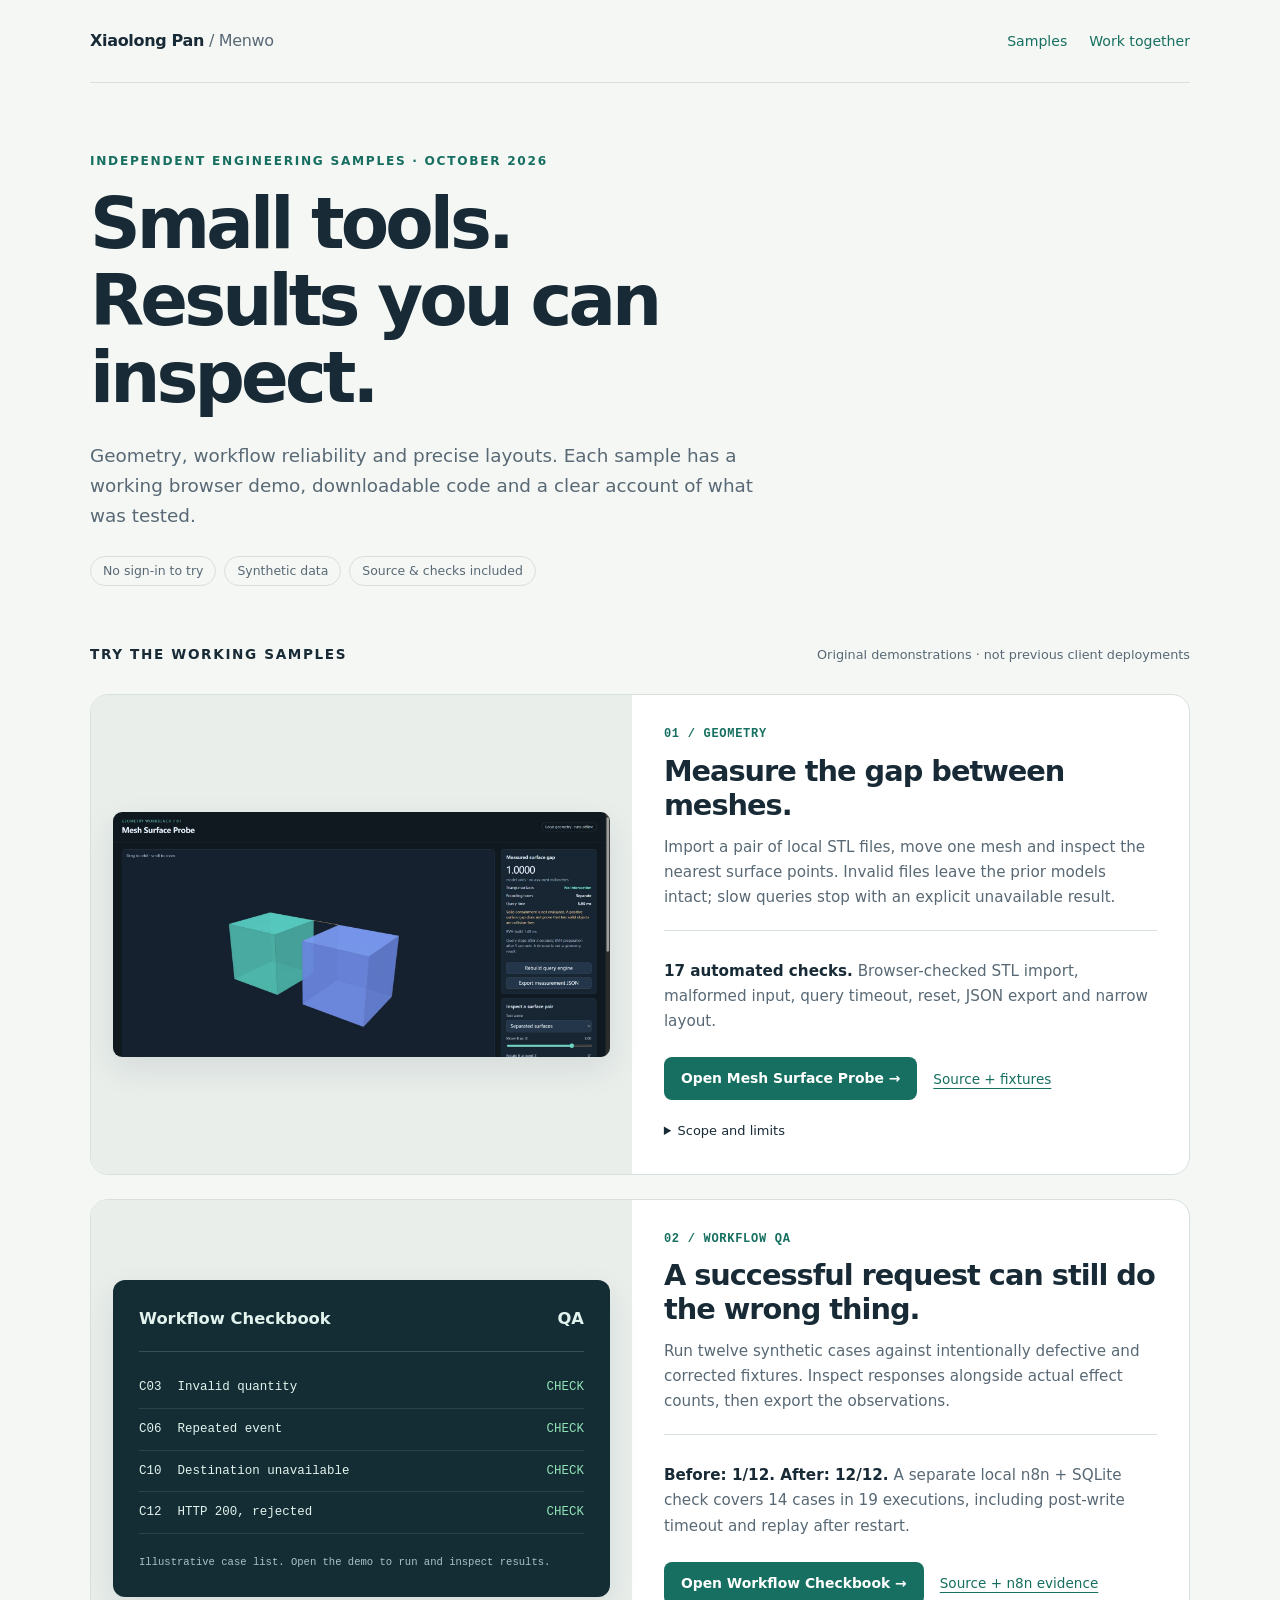
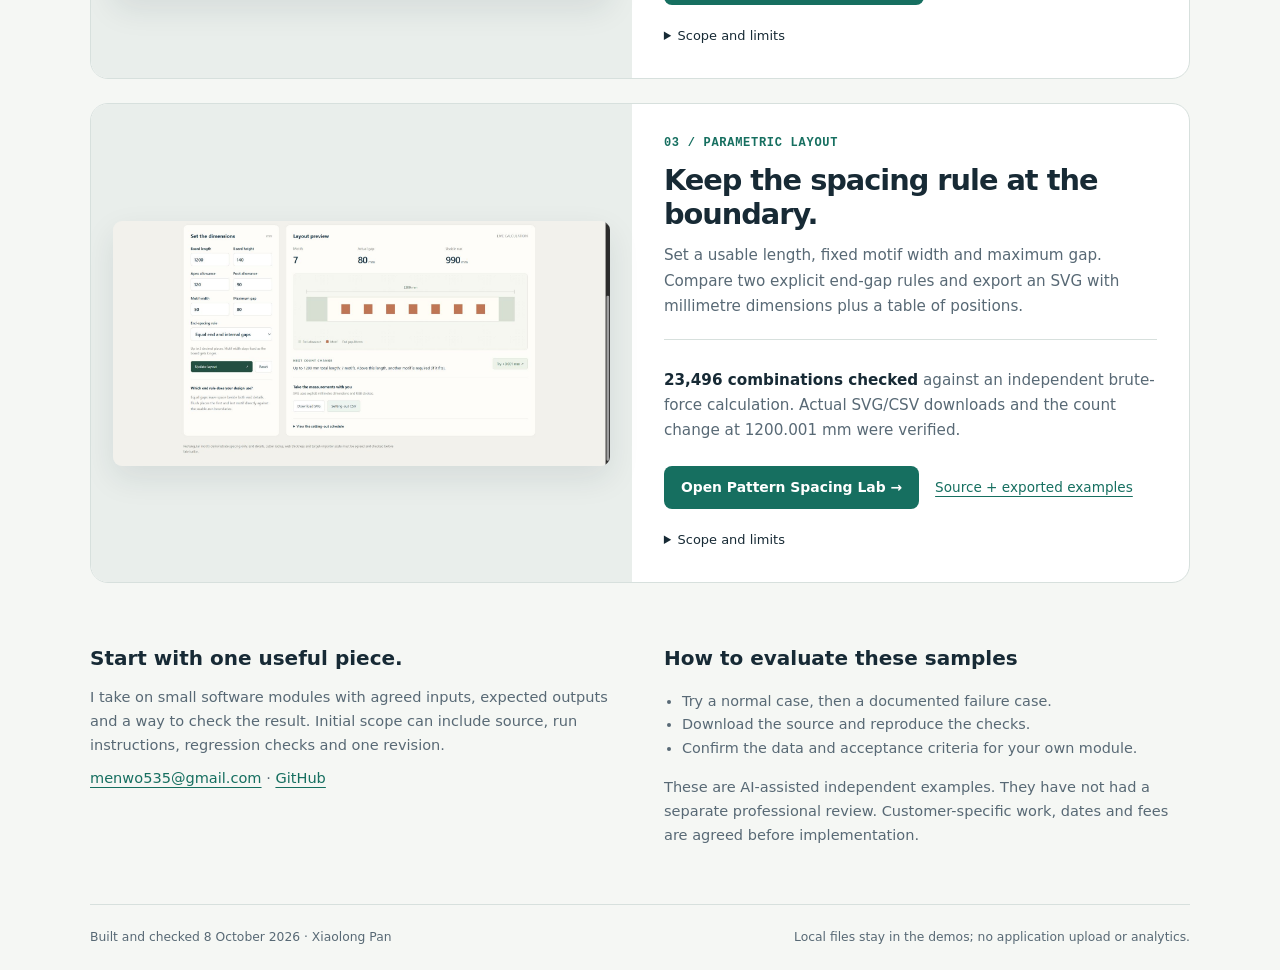
==== engineering.html @ c5296a3f "Add inspectable geometry and workflow engineering samples Publish three independent browser demos wi" ====
<!doctype html>
<html lang="en" translate="no">
<head>
<meta charset="utf-8"><meta name="viewport" content="width=device-width,initial-scale=1">
<meta name="google" content="notranslate">
<meta name="description" content="Working geometry, workflow QA and parametric-layout samples by Xiaolong Pan. Try the demos and inspect reproducible source.">
<title>Engineering samples · Xiaolong Pan</title>
<style>
:root{color-scheme:light;--ink:#172a35;--muted:#586975;--line:#d7e0dd;--paper:#f5f7f4;--accent:#166f60}*{box-sizing:border-box}body{margin:0;background:var(--paper);color:var(--ink);font:16px/1.65 system-ui,-apple-system,Segoe UI,sans-serif}a{color:var(--accent);text-underline-offset:4px}a:hover{text-decoration-thickness:2px}a:focus-visible,summary:focus-visible{outline:3px solid #db7a33;outline-offset:5px}.wrap{width:min(1100px,calc(100% - 48px));margin:auto}header{display:flex;align-items:center;justify-content:space-between;gap:20px;padding:28px 0;border-bottom:1px solid var(--line)}header .name{font-weight:750;letter-spacing:-.02em}nav{display:flex;gap:22px}nav a{text-decoration:none;font-size:.88rem}.eyebrow{font-size:.76rem;letter-spacing:.14em;text-transform:uppercase;color:var(--accent);font-weight:750}.hero{padding:68px 0 45px;max-width:820px}h1{font-size:clamp(2.5rem,5.7vw,4.4rem);line-height:1.09;letter-spacing:-.055em;margin:15px 0 24px;font-weight:750}.intro{max-width:700px;font-size:1.15rem;color:var(--muted)}.chips{display:flex;gap:8px;flex-wrap:wrap;margin-top:24px}.chip{border:1px solid var(--line);border-radius:30px;padding:4px 12px;font-size:.78rem;color:var(--muted)}section{scroll-margin-top:20px}.section-title{display:flex;justify-content:space-between;gap:20px;align-items:baseline;margin:0 0 18px}.section-title h2{font-size:.85rem;text-transform:uppercase;letter-spacing:.12em}.section-title span{color:var(--muted);font-size:.8rem}.card{display:grid;grid-template-columns:1fr 1.03fr;margin-bottom:24px;overflow:hidden;border:1px solid var(--line);border-radius:18px;background:#fff}.visual{background:#e9eeeb;display:flex;align-items:center;justify-content:center;min-width:0;padding:22px}.visual img{display:block;width:100%;height:auto;border-radius:9px;box-shadow:0 12px 32px #172a3518}.content{padding:32px;min-width:0}.number{color:var(--accent);font:700 .75rem/1.3 ui-monospace,monospace;letter-spacing:.06em}h3{font-size:1.8rem;letter-spacing:-.035em;line-height:1.18;margin:12px 0}.content p{margin:12px 0;color:var(--muted);font-size:.95rem}.proof{border-top:1px solid var(--line);margin-top:20px;padding-top:16px}.proof strong{color:var(--ink);font-weight:700}.actions{display:flex;gap:16px;align-items:center;flex-wrap:wrap;margin-top:23px}.primary{background:var(--accent);color:white;text-decoration:none;padding:10px 17px;border-radius:8px;font-size:.87rem;font-weight:650}.secondary{font-size:.85rem}details{font-size:.81rem;color:var(--muted);margin-top:20px}summary{cursor:pointer;color:var(--ink)}details p{font-size:.82rem!important}.qa-view{width:100%;background:#142d35;border-radius:12px;color:#e2f3ed;padding:26px;font-family:ui-monospace,monospace;font-size:.78rem;box-shadow:0 12px 32px #172a3518}.qa-view .bar{display:flex;justify-content:space-between;border-bottom:1px solid #36505a;padding-bottom:18px;margin-bottom:15px;font-family:system-ui;font-size:1.02rem;font-weight:650}.qa-view .row{display:flex;gap:16px;padding:10px 0;border-bottom:1px solid #29434c}.qa-view .pass{color:#90e1b4;margin-left:auto}.qa-view small{display:block;color:#abc1c6;padding-top:20px;font-size:.66rem}.footer-grid{display:grid;grid-template-columns:1fr 1fr;gap:48px;padding:35px 0 48px}.footer-grid h2{font-size:1.25rem;margin:0 0 10px}.footer-grid p{font-size:.91rem;color:var(--muted);margin:9px 0}.footer-grid ul{padding-left:18px;font-size:.9rem;color:var(--muted)}footer{padding:22px 0;border-top:1px solid var(--line);font-size:.77rem;color:var(--muted);display:flex;justify-content:space-between;gap:20px}code{font-family:ui-monospace,monospace;font-size:.86em}@media(max-width:760px){.wrap{width:calc(100% - 30px)}header{align-items:flex-start;padding:22px 0}nav{gap:14px}.hero{padding:42px 0 25px}.intro{font-size:1rem}.card{grid-template-columns:1fr}.visual{padding:16px}.content{padding:24px}.footer-grid{grid-template-columns:1fr;gap:24px}.section-title{display:block}.section-title span{display:block;margin-top:-12px;margin-bottom:18px}footer{display:block}.qa-view{padding:20px;font-size:.67rem}.qa-view .row{gap:8px}.qa-view .bar{font-size:.9rem}h3{font-size:1.6rem}nav a{font-size:.8rem}}
</style>
</head>
<body>
<div class="wrap">
<header><div class="name">Xiaolong Pan<span style="font-weight:400;color:var(--muted)"> / Menwo</span></div><nav aria-label="Main"><a href="#samples">Samples</a><a href="#work">Work together</a></nav></header>
<main>
<section class="hero"><div class="eyebrow">Independent engineering samples · October 2026</div><h1>Small tools.<br>Results you can inspect.</h1><p class="intro">Geometry, workflow reliability and precise layouts. Each sample has a working browser demo, downloadable code and a clear account of what was tested.</p><div class="chips"><span class="chip">No sign-in to try</span><span class="chip">Synthetic data</span><span class="chip">Source & checks included</span></div></section>
<section id="samples" aria-labelledby="sample-title"><div class="section-title"><h2 id="sample-title">Try the working samples</h2><span>Original demonstrations · not previous client deployments</span></div>
<article class="card"><div class="visual"><img src="mesh-preview.jpg" width="1707" height="937" alt="Mesh Surface Probe browser view showing two test meshes and surface measurement controls"></div><div class="content"><div class="number">01 / GEOMETRY</div><h3>Measure the gap between meshes.</h3><p>Import a pair of local STL files, move one mesh and inspect the nearest surface points. Invalid files leave the prior models intact; slow queries stop with an explicit unavailable result.</p><div class="proof"><p><strong>17 automated checks.</strong> Browser-checked STL import, malformed input, query timeout, reset, JSON export and narrow layout.</p></div><div class="actions"><a class="primary" href="mesh-surface-probe.html">Open Mesh Surface Probe →</a><a class="secondary" href="mesh-surface-probe-source.zip" download>Source + fixtures</a></div><details><summary>Scope and limits</summary><p>Rigid transforms; generated boxes and spheres only. Surface intersection does not detect solid containment. No registration, clinical or manufacturing validation. 6 MiB and 20,000 triangles per file are resource limits, not performance guarantees. Queries use Three.js and three-mesh-bvh; <a href="THIRD-PARTY-LICENSES.txt">third-party notices</a>.</p></details></div></article>
<article class="card"><div class="visual"><div class="qa-view" aria-label="Illustrative overview of the workflow checks; open the demo to run actual results"><div class="bar"><span>Workflow Checkbook</span><span>QA</span></div><div class="row"><span>C03</span><span>Invalid quantity</span><span class="pass">CHECK</span></div><div class="row"><span>C06</span><span>Repeated event</span><span class="pass">CHECK</span></div><div class="row"><span>C10</span><span>Destination unavailable</span><span class="pass">CHECK</span></div><div class="row"><span>C12</span><span>HTTP 200, rejected</span><span class="pass">CHECK</span></div><small>Illustrative case list. Open the demo to run and inspect results.</small></div></div><div class="content"><div class="number">02 / WORKFLOW QA</div><h3>A successful request can still do the wrong thing.</h3><p>Run twelve synthetic cases against intentionally defective and corrected fixtures. Inspect responses alongside actual effect counts, then export the observations.</p><div class="proof"><p><strong>Before: 1/12. After: 12/12.</strong> A separate local n8n + SQLite check covers 14 cases in 19 executions, including post-write timeout and replay after restart.</p></div><div class="actions"><a class="primary" href="workflow-checkbook.html">Open Workflow Checkbook →</a><a class="secondary" href="workflow-checkbook-source.zip" download>Source + n8n evidence</a></div><details><summary>Scope and limits</summary><p>The browser runs an in-memory JavaScript fixture, not n8n or a customer service. The downloadable n8n evidence is a separate loopback test. It does not establish production readiness or exactly-once effects in outside services. No voice/LLM evaluation.</p></details></div></article>
<article class="card"><div class="visual"><img src="spacing-preview.jpg" width="1707" height="937" loading="lazy" alt="Pattern Spacing Lab browser view with end allowances, maximum gap and repeat-pattern preview"></div><div class="content"><div class="number">03 / PARAMETRIC LAYOUT</div><h3>Keep the spacing rule at the boundary.</h3><p>Set a usable length, fixed motif width and maximum gap. Compare two explicit end-gap rules and export an SVG with millimetre dimensions plus a table of positions.</p><div class="proof"><p><strong>23,496 combinations checked</strong> against an independent brute-force calculation. Actual SVG/CSV downloads and the count change at 1200.001 mm were verified.</p></div><div class="actions"><a class="primary" href="spacing-lab.html">Open Pattern Spacing Lab →</a><a class="secondary" href="spacing-lab-source.zip" download>Source + exported examples</a></div><details><summary>Scope and limits</summary><p>Rectangular synthetic motifs only. Exact integer micrometres determine the count; exported positions are rounded to six decimal millimetres. No DXF, decorative library, physical cutting or customer-equipment validation.</p></details></div></article>
</section>
<section class="footer-grid" id="work"><div><h2>Start with one useful piece.</h2><p>I take on small software modules with agreed inputs, expected outputs and a way to check the result. Initial scope can include source, run instructions, regression checks and one revision.</p><p><a href="mailto:menwo535@gmail.com">menwo535@gmail.com</a> · <a href="https://github.com/menwo535-jpg">GitHub</a></p></div><div><h2>How to evaluate these samples</h2><ul><li>Try a normal case, then a documented failure case.</li><li>Download the source and reproduce the checks.</li><li>Confirm the data and acceptance criteria for your own module.</li></ul><p>These are AI-assisted independent examples. They have not had a separate professional review. Customer-specific work, dates and fees are agreed before implementation.</p></div></section>
</main><footer><span>Built and checked 8 October 2026 · Xiaolong Pan</span><span>Local files stay in the demos; no application upload or analytics.</span></footer>
</div>
</body></html>
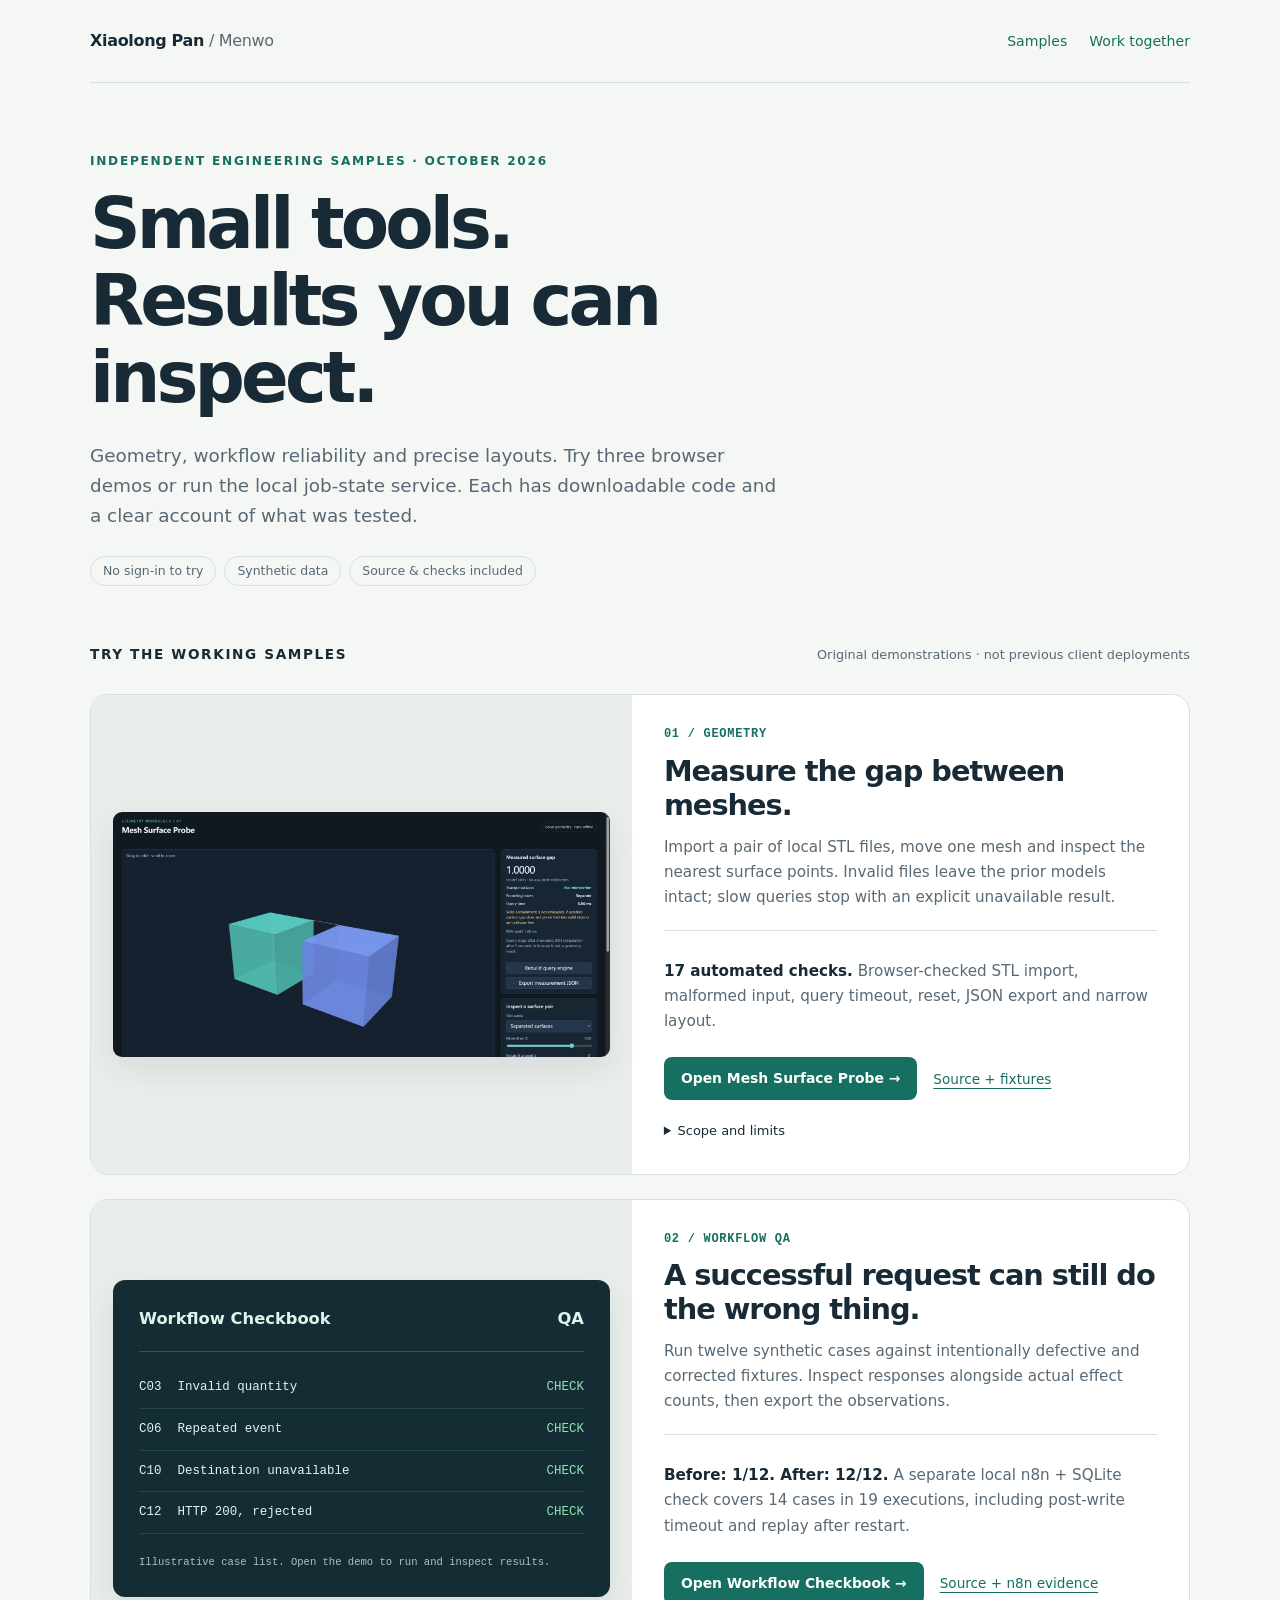
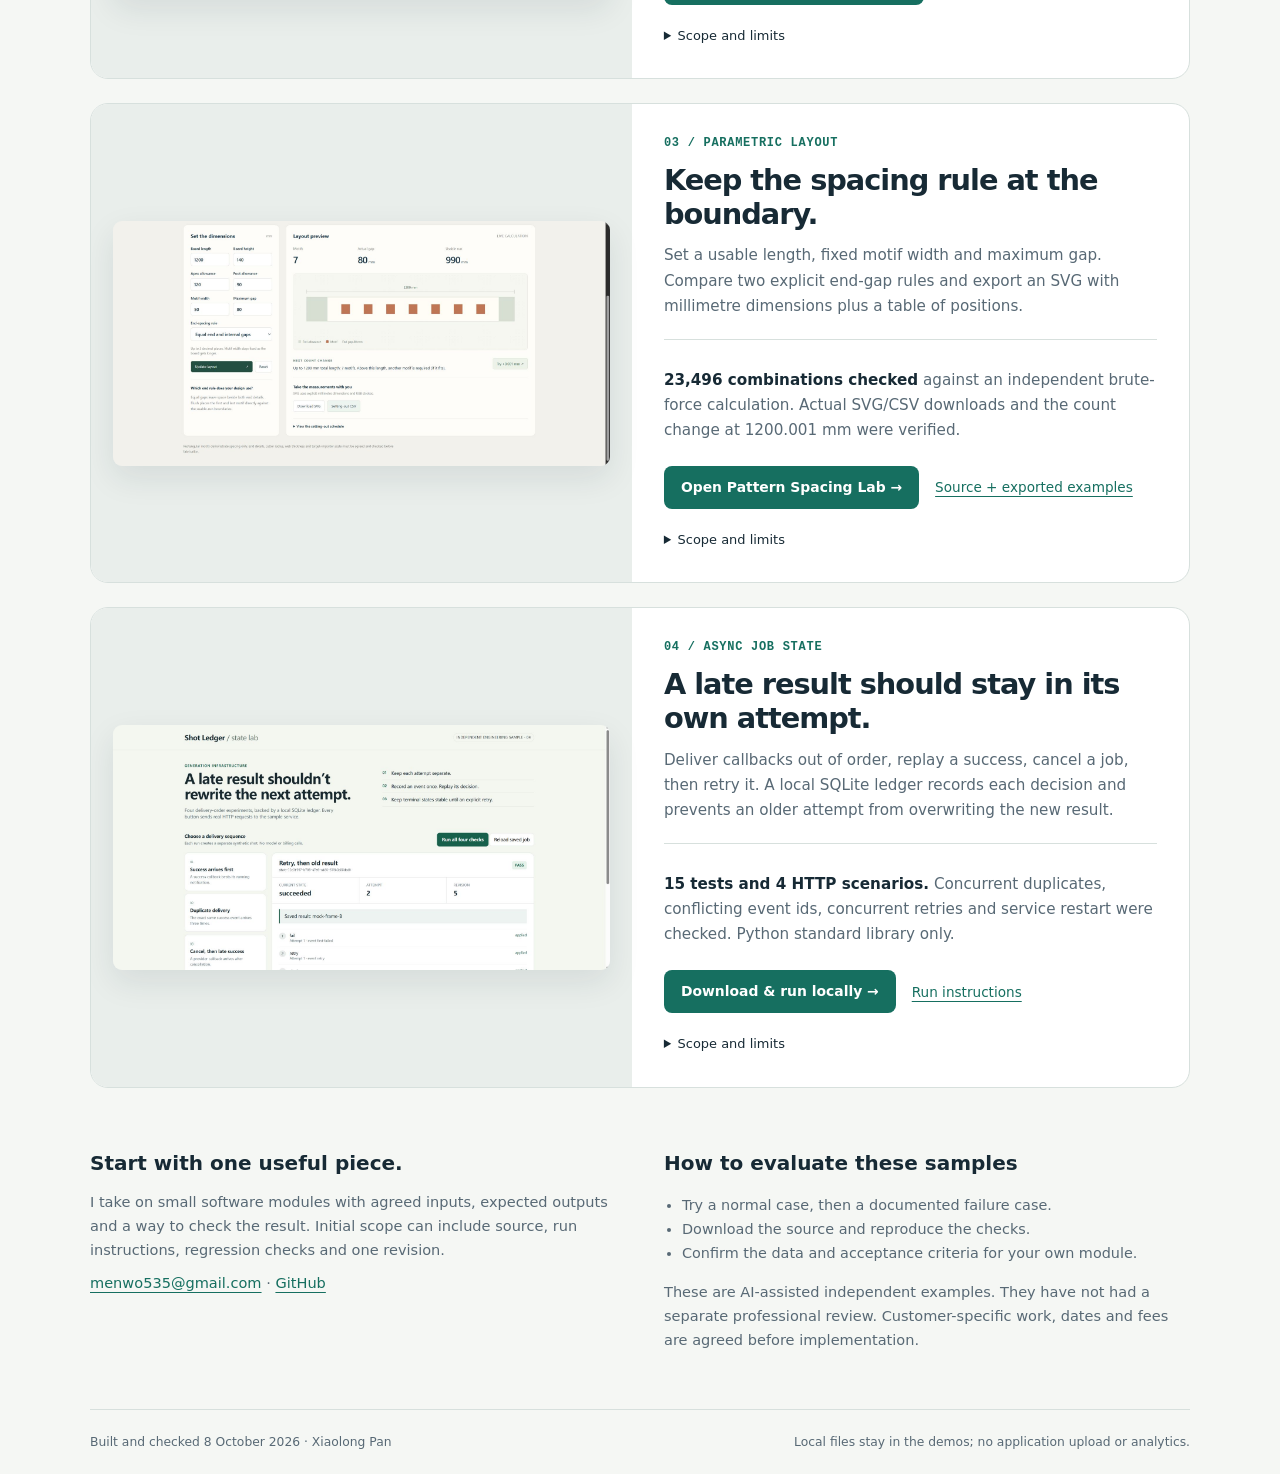
==== commit f307d854: "Add local SQLite job-state sample with replay and retry checks" ====
--- a/engineering.html
+++ b/engineering.html
@@ -13,11 +13,12 @@
 <div class="wrap">
 <header><div class="name">Xiaolong Pan<span style="font-weight:400;color:var(--muted)"> / Menwo</span></div><nav aria-label="Main"><a href="#samples">Samples</a><a href="#work">Work together</a></nav></header>
 <main>
-<section class="hero"><div class="eyebrow">Independent engineering samples · October 2026</div><h1>Small tools.<br>Results you can inspect.</h1><p class="intro">Geometry, workflow reliability and precise layouts. Each sample has a working browser demo, downloadable code and a clear account of what was tested.</p><div class="chips"><span class="chip">No sign-in to try</span><span class="chip">Synthetic data</span><span class="chip">Source & checks included</span></div></section>
+<section class="hero"><div class="eyebrow">Independent engineering samples · October 2026</div><h1>Small tools.<br>Results you can inspect.</h1><p class="intro">Geometry, workflow reliability and precise layouts. Try three browser demos or run the local job-state service. Each has downloadable code and a clear account of what was tested.</p><div class="chips"><span class="chip">No sign-in to try</span><span class="chip">Synthetic data</span><span class="chip">Source & checks included</span></div></section>
 <section id="samples" aria-labelledby="sample-title"><div class="section-title"><h2 id="sample-title">Try the working samples</h2><span>Original demonstrations · not previous client deployments</span></div>
 <article class="card"><div class="visual"><img src="mesh-preview.jpg" width="1707" height="937" alt="Mesh Surface Probe browser view showing two test meshes and surface measurement controls"></div><div class="content"><div class="number">01 / GEOMETRY</div><h3>Measure the gap between meshes.</h3><p>Import a pair of local STL files, move one mesh and inspect the nearest surface points. Invalid files leave the prior models intact; slow queries stop with an explicit unavailable result.</p><div class="proof"><p><strong>17 automated checks.</strong> Browser-checked STL import, malformed input, query timeout, reset, JSON export and narrow layout.</p></div><div class="actions"><a class="primary" href="mesh-surface-probe.html">Open Mesh Surface Probe →</a><a class="secondary" href="mesh-surface-probe-source.zip" download>Source + fixtures</a></div><details><summary>Scope and limits</summary><p>Rigid transforms; generated boxes and spheres only. Surface intersection does not detect solid containment. No registration, clinical or manufacturing validation. 6 MiB and 20,000 triangles per file are resource limits, not performance guarantees. Queries use Three.js and three-mesh-bvh; <a href="THIRD-PARTY-LICENSES.txt">third-party notices</a>.</p></details></div></article>
 <article class="card"><div class="visual"><div class="qa-view" aria-label="Illustrative overview of the workflow checks; open the demo to run actual results"><div class="bar"><span>Workflow Checkbook</span><span>QA</span></div><div class="row"><span>C03</span><span>Invalid quantity</span><span class="pass">CHECK</span></div><div class="row"><span>C06</span><span>Repeated event</span><span class="pass">CHECK</span></div><div class="row"><span>C10</span><span>Destination unavailable</span><span class="pass">CHECK</span></div><div class="row"><span>C12</span><span>HTTP 200, rejected</span><span class="pass">CHECK</span></div><small>Illustrative case list. Open the demo to run and inspect results.</small></div></div><div class="content"><div class="number">02 / WORKFLOW QA</div><h3>A successful request can still do the wrong thing.</h3><p>Run twelve synthetic cases against intentionally defective and corrected fixtures. Inspect responses alongside actual effect counts, then export the observations.</p><div class="proof"><p><strong>Before: 1/12. After: 12/12.</strong> A separate local n8n + SQLite check covers 14 cases in 19 executions, including post-write timeout and replay after restart.</p></div><div class="actions"><a class="primary" href="workflow-checkbook.html">Open Workflow Checkbook →</a><a class="secondary" href="workflow-checkbook-source.zip" download>Source + n8n evidence</a></div><details><summary>Scope and limits</summary><p>The browser runs an in-memory JavaScript fixture, not n8n or a customer service. The downloadable n8n evidence is a separate loopback test. It does not establish production readiness or exactly-once effects in outside services. No voice/LLM evaluation.</p></details></div></article>
 <article class="card"><div class="visual"><img src="spacing-preview.jpg" width="1707" height="937" loading="lazy" alt="Pattern Spacing Lab browser view with end allowances, maximum gap and repeat-pattern preview"></div><div class="content"><div class="number">03 / PARAMETRIC LAYOUT</div><h3>Keep the spacing rule at the boundary.</h3><p>Set a usable length, fixed motif width and maximum gap. Compare two explicit end-gap rules and export an SVG with millimetre dimensions plus a table of positions.</p><div class="proof"><p><strong>23,496 combinations checked</strong> against an independent brute-force calculation. Actual SVG/CSV downloads and the count change at 1200.001 mm were verified.</p></div><div class="actions"><a class="primary" href="spacing-lab.html">Open Pattern Spacing Lab →</a><a class="secondary" href="spacing-lab-source.zip" download>Source + exported examples</a></div><details><summary>Scope and limits</summary><p>Rectangular synthetic motifs only. Exact integer micrometres determine the count; exported positions are rounded to six decimal millimetres. No DXF, decorative library, physical cutting or customer-equipment validation.</p></details></div></article>
+<article class="card"><div class="visual"><img src="shot-ledger-preview.jpg" width="1707" height="937" loading="lazy" alt="Shot Ledger local HTTP demo showing a successful second attempt and a rejected stale result"></div><div class="content"><div class="number">04 / ASYNC JOB STATE</div><h3>A late result should stay in its own attempt.</h3><p>Deliver callbacks out of order, replay a success, cancel a job, then retry it. A local SQLite ledger records each decision and prevents an older attempt from overwriting the new result.</p><div class="proof"><p><strong>15 tests and 4 HTTP scenarios.</strong> Concurrent duplicates, conflicting event ids, concurrent retries and service restart were checked. Python standard library only.</p></div><div class="actions"><a class="primary" href="shot-ledger-source.zip" download>Download & run locally →</a><a class="secondary" href="shot-ledger-readme.txt">Run instructions</a></div><details><summary>Scope and limits</summary><p>This sample needs its local Python service; the image is a captured demonstration, not a hosted backend. No model, media, provider or billing calls. A cancelled ledger entry does not cancel a provider operation. No production queue or distributed exactly-once claim.</p></details></div></article>
 </section>
 <section class="footer-grid" id="work"><div><h2>Start with one useful piece.</h2><p>I take on small software modules with agreed inputs, expected outputs and a way to check the result. Initial scope can include source, run instructions, regression checks and one revision.</p><p><a href="mailto:menwo535@gmail.com">menwo535@gmail.com</a> · <a href="https://github.com/menwo535-jpg">GitHub</a></p></div><div><h2>How to evaluate these samples</h2><ul><li>Try a normal case, then a documented failure case.</li><li>Download the source and reproduce the checks.</li><li>Confirm the data and acceptance criteria for your own module.</li></ul><p>These are AI-assisted independent examples. They have not had a separate professional review. Customer-specific work, dates and fees are agreed before implementation.</p></div></section>
 </main><footer><span>Built and checked 8 October 2026 · Xiaolong Pan</span><span>Local files stay in the demos; no application upload or analytics.</span></footer>
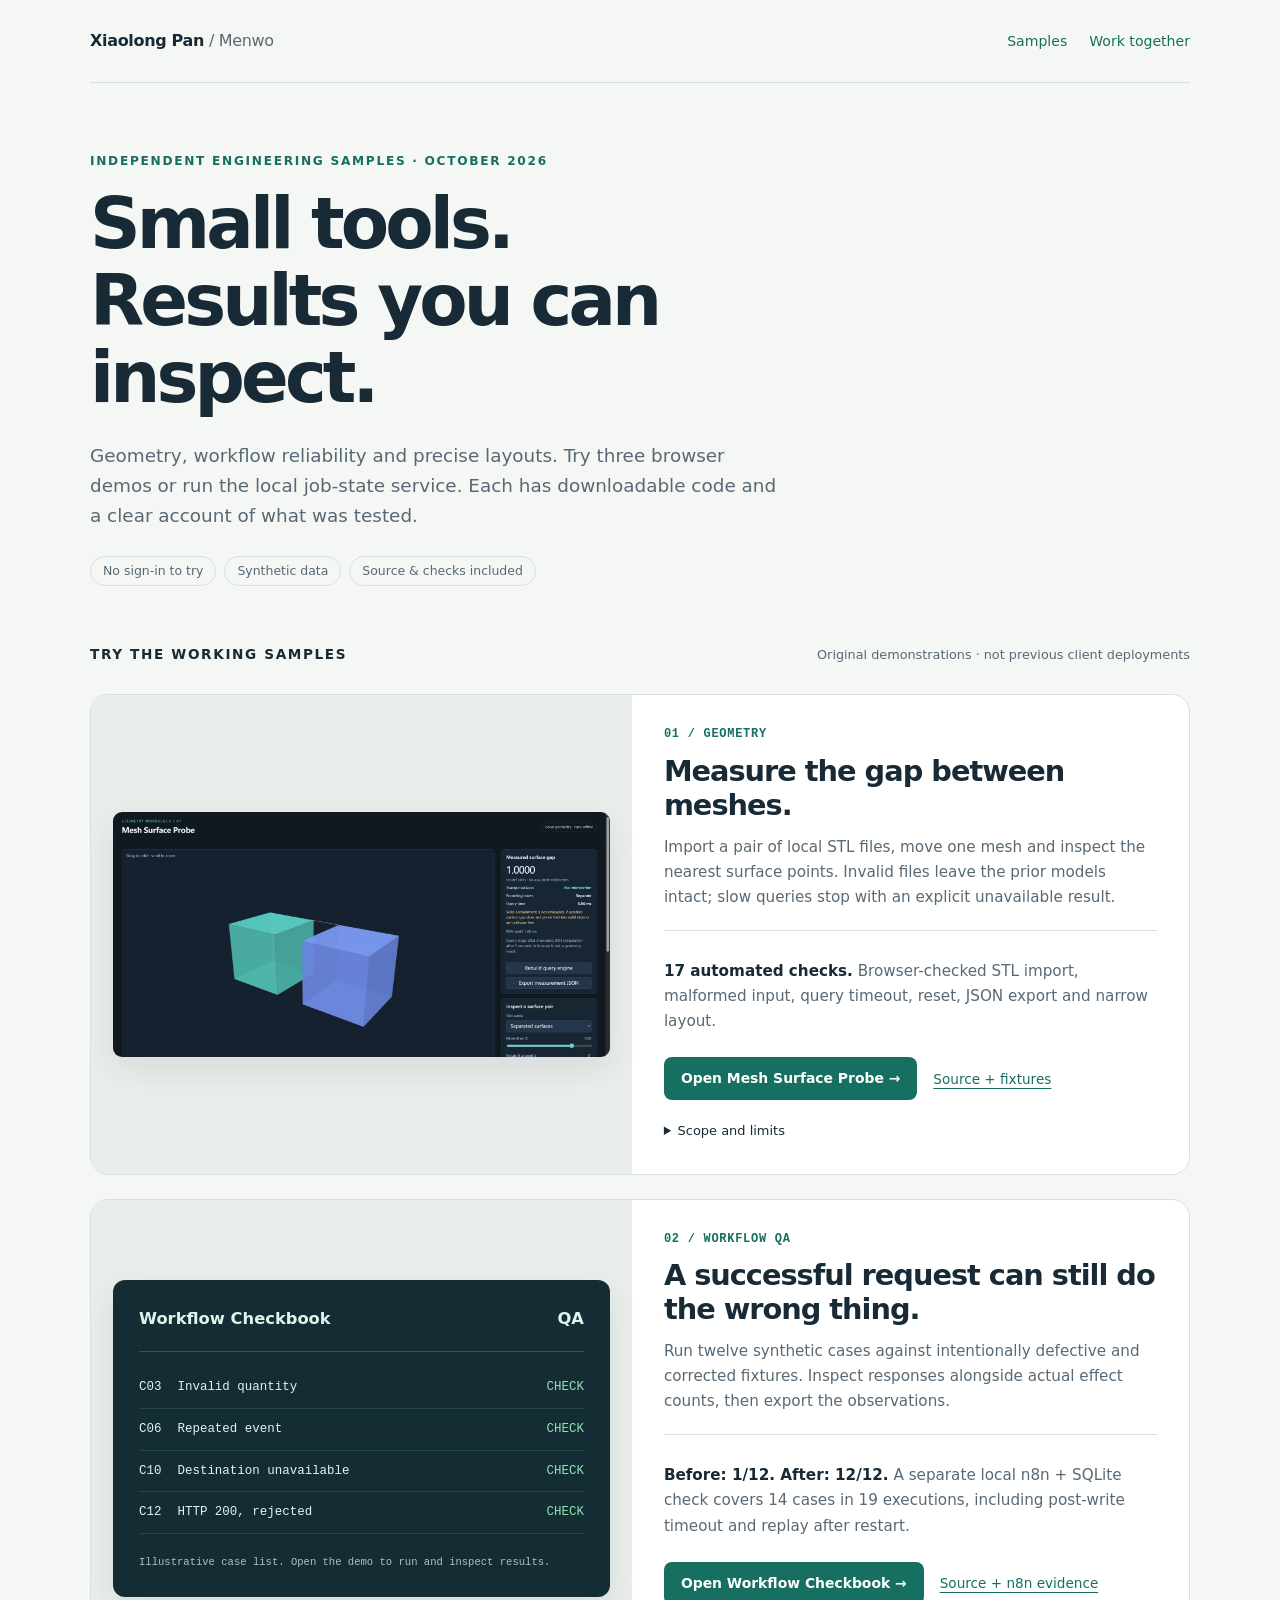
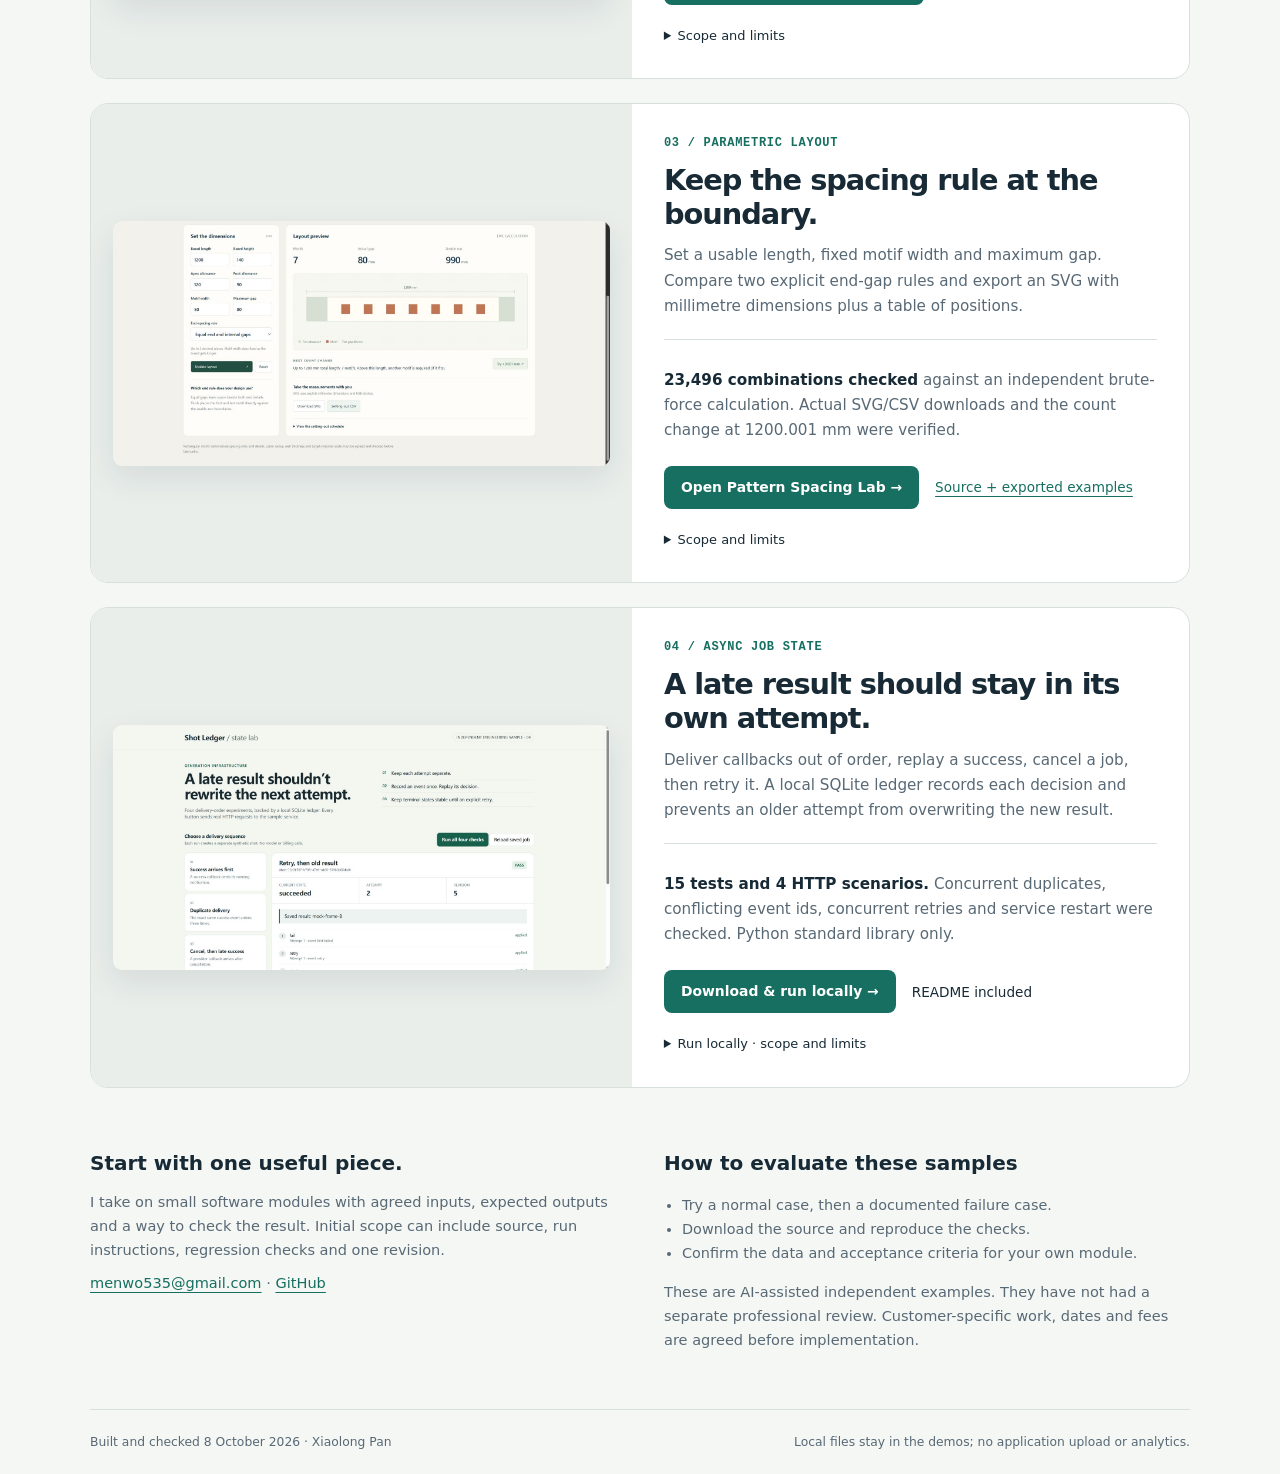
==== commit e0388291: "Include local service startup steps directly in sample page" ====
--- a/engineering.html
+++ b/engineering.html
@@ -18,7 +18,7 @@
 <article class="card"><div class="visual"><img src="mesh-preview.jpg" width="1707" height="937" alt="Mesh Surface Probe browser view showing two test meshes and surface measurement controls"></div><div class="content"><div class="number">01 / GEOMETRY</div><h3>Measure the gap between meshes.</h3><p>Import a pair of local STL files, move one mesh and inspect the nearest surface points. Invalid files leave the prior models intact; slow queries stop with an explicit unavailable result.</p><div class="proof"><p><strong>17 automated checks.</strong> Browser-checked STL import, malformed input, query timeout, reset, JSON export and narrow layout.</p></div><div class="actions"><a class="primary" href="mesh-surface-probe.html">Open Mesh Surface Probe →</a><a class="secondary" href="mesh-surface-probe-source.zip" download>Source + fixtures</a></div><details><summary>Scope and limits</summary><p>Rigid transforms; generated boxes and spheres only. Surface intersection does not detect solid containment. No registration, clinical or manufacturing validation. 6 MiB and 20,000 triangles per file are resource limits, not performance guarantees. Queries use Three.js and three-mesh-bvh; <a href="THIRD-PARTY-LICENSES.txt">third-party notices</a>.</p></details></div></article>
 <article class="card"><div class="visual"><div class="qa-view" aria-label="Illustrative overview of the workflow checks; open the demo to run actual results"><div class="bar"><span>Workflow Checkbook</span><span>QA</span></div><div class="row"><span>C03</span><span>Invalid quantity</span><span class="pass">CHECK</span></div><div class="row"><span>C06</span><span>Repeated event</span><span class="pass">CHECK</span></div><div class="row"><span>C10</span><span>Destination unavailable</span><span class="pass">CHECK</span></div><div class="row"><span>C12</span><span>HTTP 200, rejected</span><span class="pass">CHECK</span></div><small>Illustrative case list. Open the demo to run and inspect results.</small></div></div><div class="content"><div class="number">02 / WORKFLOW QA</div><h3>A successful request can still do the wrong thing.</h3><p>Run twelve synthetic cases against intentionally defective and corrected fixtures. Inspect responses alongside actual effect counts, then export the observations.</p><div class="proof"><p><strong>Before: 1/12. After: 12/12.</strong> A separate local n8n + SQLite check covers 14 cases in 19 executions, including post-write timeout and replay after restart.</p></div><div class="actions"><a class="primary" href="workflow-checkbook.html">Open Workflow Checkbook →</a><a class="secondary" href="workflow-checkbook-source.zip" download>Source + n8n evidence</a></div><details><summary>Scope and limits</summary><p>The browser runs an in-memory JavaScript fixture, not n8n or a customer service. The downloadable n8n evidence is a separate loopback test. It does not establish production readiness or exactly-once effects in outside services. No voice/LLM evaluation.</p></details></div></article>
 <article class="card"><div class="visual"><img src="spacing-preview.jpg" width="1707" height="937" loading="lazy" alt="Pattern Spacing Lab browser view with end allowances, maximum gap and repeat-pattern preview"></div><div class="content"><div class="number">03 / PARAMETRIC LAYOUT</div><h3>Keep the spacing rule at the boundary.</h3><p>Set a usable length, fixed motif width and maximum gap. Compare two explicit end-gap rules and export an SVG with millimetre dimensions plus a table of positions.</p><div class="proof"><p><strong>23,496 combinations checked</strong> against an independent brute-force calculation. Actual SVG/CSV downloads and the count change at 1200.001 mm were verified.</p></div><div class="actions"><a class="primary" href="spacing-lab.html">Open Pattern Spacing Lab →</a><a class="secondary" href="spacing-lab-source.zip" download>Source + exported examples</a></div><details><summary>Scope and limits</summary><p>Rectangular synthetic motifs only. Exact integer micrometres determine the count; exported positions are rounded to six decimal millimetres. No DXF, decorative library, physical cutting or customer-equipment validation.</p></details></div></article>
-<article class="card"><div class="visual"><img src="shot-ledger-preview.jpg" width="1707" height="937" loading="lazy" alt="Shot Ledger local HTTP demo showing a successful second attempt and a rejected stale result"></div><div class="content"><div class="number">04 / ASYNC JOB STATE</div><h3>A late result should stay in its own attempt.</h3><p>Deliver callbacks out of order, replay a success, cancel a job, then retry it. A local SQLite ledger records each decision and prevents an older attempt from overwriting the new result.</p><div class="proof"><p><strong>15 tests and 4 HTTP scenarios.</strong> Concurrent duplicates, conflicting event ids, concurrent retries and service restart were checked. Python standard library only.</p></div><div class="actions"><a class="primary" href="shot-ledger-source.zip" download>Download & run locally →</a><a class="secondary" href="shot-ledger-readme.txt">Run instructions</a></div><details><summary>Scope and limits</summary><p>This sample needs its local Python service; the image is a captured demonstration, not a hosted backend. No model, media, provider or billing calls. A cancelled ledger entry does not cancel a provider operation. No production queue or distributed exactly-once claim.</p></details></div></article>
+<article class="card"><div class="visual"><img src="shot-ledger-preview.jpg" width="1707" height="937" loading="lazy" alt="Shot Ledger local HTTP demo showing a successful second attempt and a rejected stale result"></div><div class="content"><div class="number">04 / ASYNC JOB STATE</div><h3>A late result should stay in its own attempt.</h3><p>Deliver callbacks out of order, replay a success, cancel a job, then retry it. A local SQLite ledger records each decision and prevents an older attempt from overwriting the new result.</p><div class="proof"><p><strong>15 tests and 4 HTTP scenarios.</strong> Concurrent duplicates, conflicting event ids, concurrent retries and service restart were checked. Python standard library only.</p></div><div class="actions"><a class="primary" href="shot-ledger-source.zip" download>Download & run locally →</a><span class="secondary">README included</span></div><details><summary>Run locally · scope and limits</summary><p>Requires Python 3.10+. Extract the archive, open the shot-ledger folder, run <code>python -m unittest -v</code>, then <code>python server.py</code>. Open <code>http://127.0.0.1:8846/</code> and choose Run all four checks. Stop with Ctrl+C. Full instructions are in README.md.</p><p>This sample needs its local Python service; the image is a captured demonstration, not a hosted backend. No model, media, provider or billing calls. A cancelled ledger entry does not cancel a provider operation. No production queue or distributed exactly-once claim.</p></details></div></article>
 </section>
 <section class="footer-grid" id="work"><div><h2>Start with one useful piece.</h2><p>I take on small software modules with agreed inputs, expected outputs and a way to check the result. Initial scope can include source, run instructions, regression checks and one revision.</p><p><a href="mailto:menwo535@gmail.com">menwo535@gmail.com</a> · <a href="https://github.com/menwo535-jpg">GitHub</a></p></div><div><h2>How to evaluate these samples</h2><ul><li>Try a normal case, then a documented failure case.</li><li>Download the source and reproduce the checks.</li><li>Confirm the data and acceptance criteria for your own module.</li></ul><p>These are AI-assisted independent examples. They have not had a separate professional review. Customer-specific work, dates and fees are agreed before implementation.</p></div></section>
 </main><footer><span>Built and checked 8 October 2026 · Xiaolong Pan</span><span>Local files stay in the demos; no application upload or analytics.</span></footer>
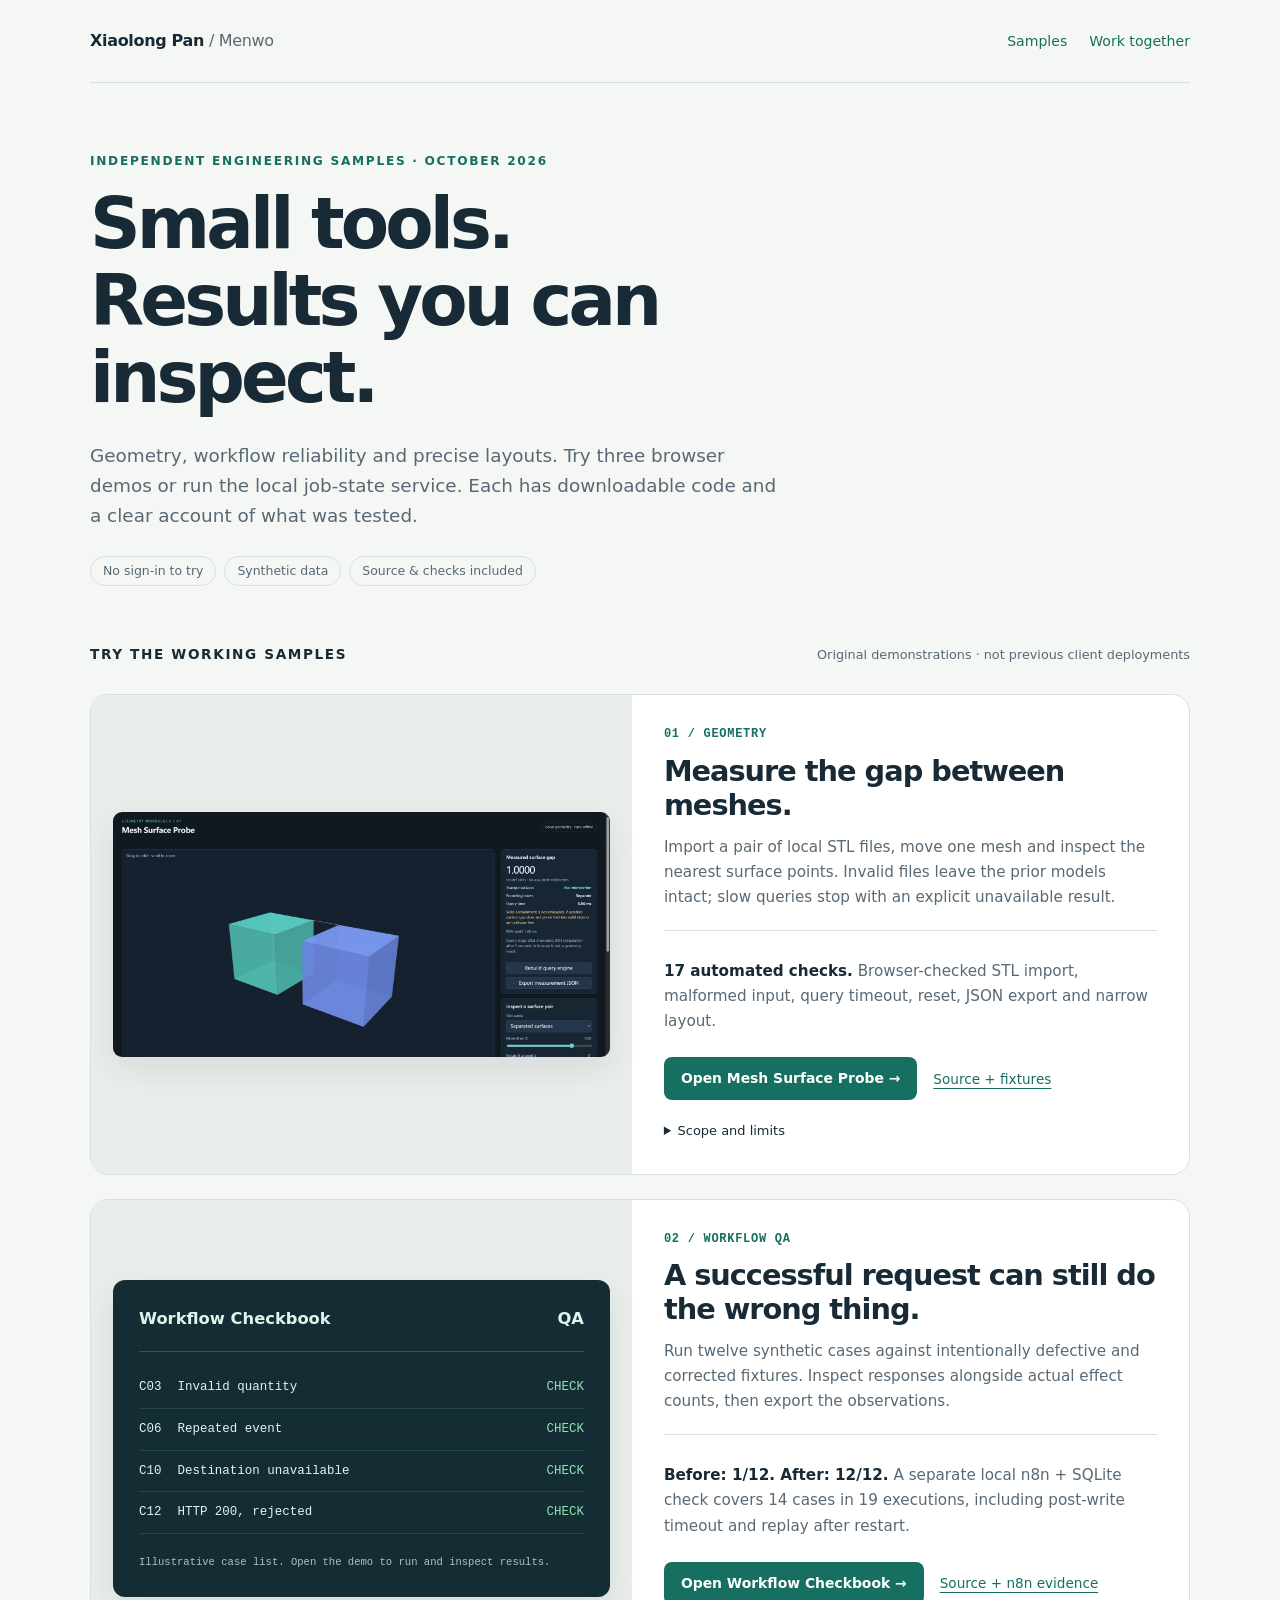
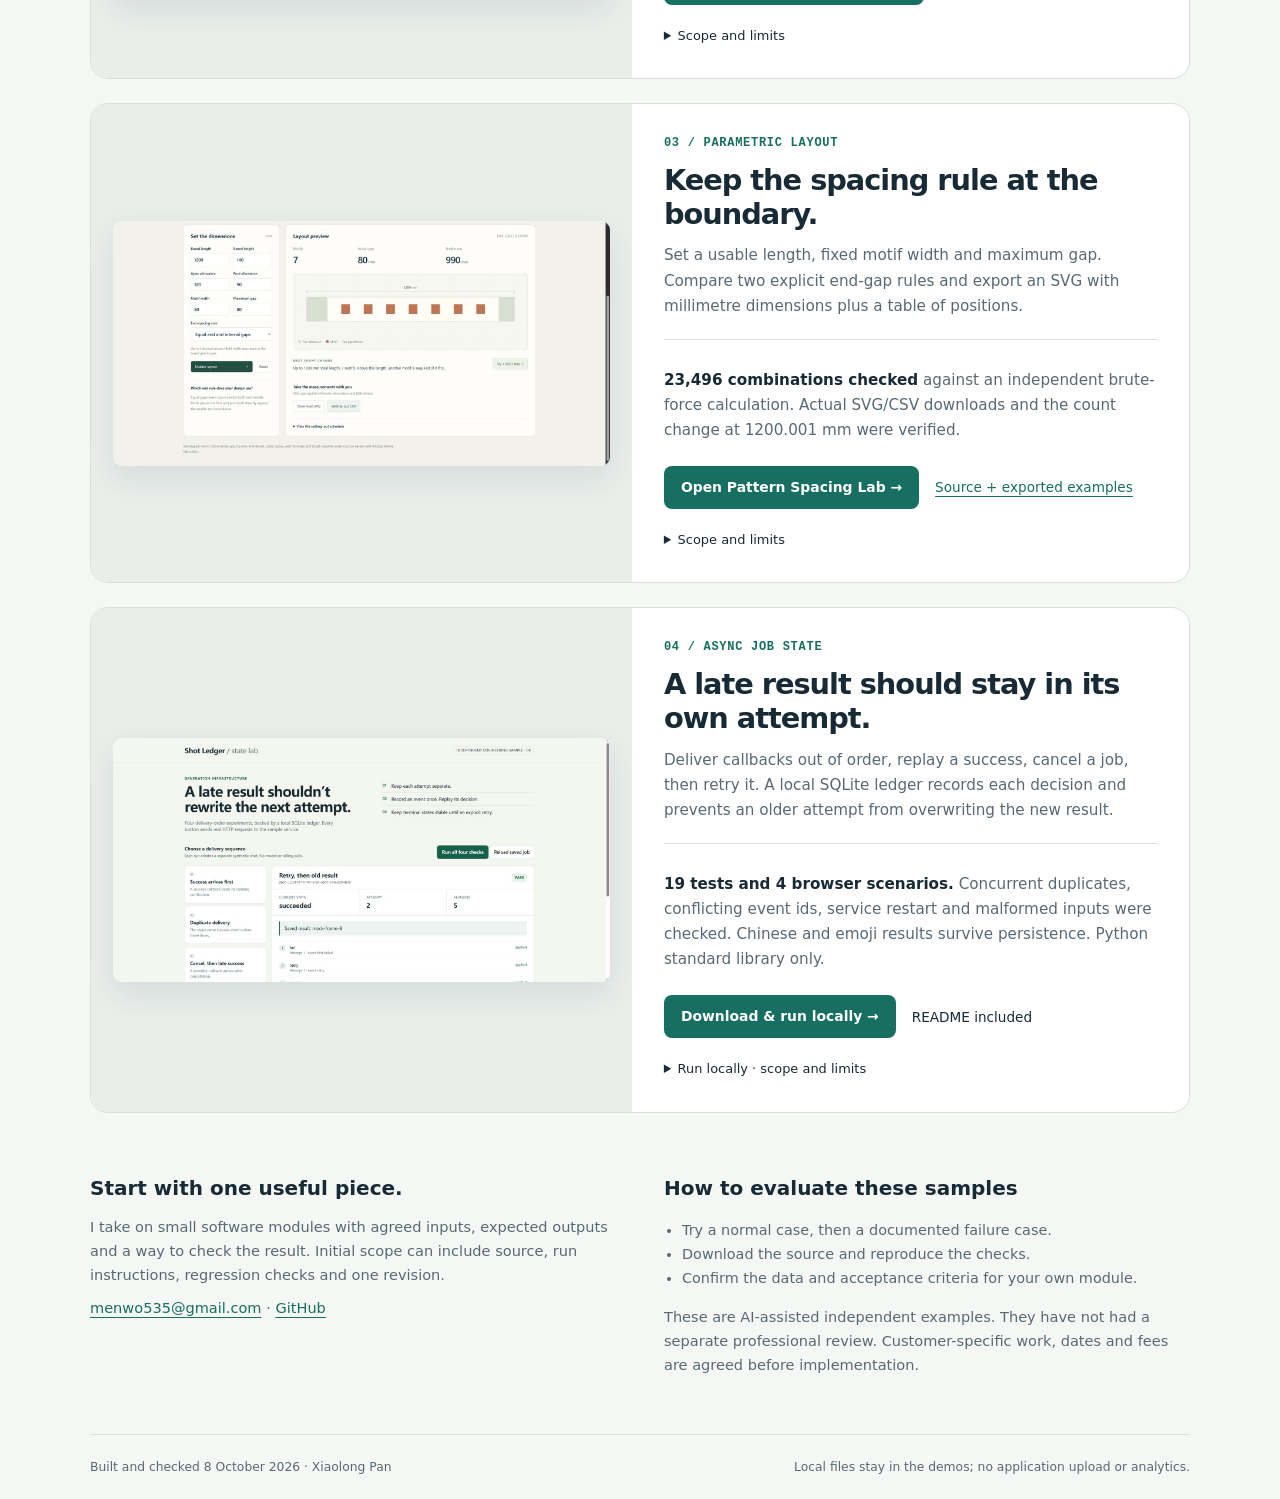
==== commit c8bcd54e: "Handle malformed job inputs and complete sample evidence archives Shot Ledger: 19 passing tests, inc" ====
--- a/engineering.html
+++ b/engineering.html
@@ -18,9 +18,10 @@
 <article class="card"><div class="visual"><img src="mesh-preview.jpg" width="1707" height="937" alt="Mesh Surface Probe browser view showing two test meshes and surface measurement controls"></div><div class="content"><div class="number">01 / GEOMETRY</div><h3>Measure the gap between meshes.</h3><p>Import a pair of local STL files, move one mesh and inspect the nearest surface points. Invalid files leave the prior models intact; slow queries stop with an explicit unavailable result.</p><div class="proof"><p><strong>17 automated checks.</strong> Browser-checked STL import, malformed input, query timeout, reset, JSON export and narrow layout.</p></div><div class="actions"><a class="primary" href="mesh-surface-probe.html">Open Mesh Surface Probe →</a><a class="secondary" href="mesh-surface-probe-source.zip" download>Source + fixtures</a></div><details><summary>Scope and limits</summary><p>Rigid transforms; generated boxes and spheres only. Surface intersection does not detect solid containment. No registration, clinical or manufacturing validation. 6 MiB and 20,000 triangles per file are resource limits, not performance guarantees. Queries use Three.js and three-mesh-bvh; <a href="THIRD-PARTY-LICENSES.txt">third-party notices</a>.</p></details></div></article>
 <article class="card"><div class="visual"><div class="qa-view" aria-label="Illustrative overview of the workflow checks; open the demo to run actual results"><div class="bar"><span>Workflow Checkbook</span><span>QA</span></div><div class="row"><span>C03</span><span>Invalid quantity</span><span class="pass">CHECK</span></div><div class="row"><span>C06</span><span>Repeated event</span><span class="pass">CHECK</span></div><div class="row"><span>C10</span><span>Destination unavailable</span><span class="pass">CHECK</span></div><div class="row"><span>C12</span><span>HTTP 200, rejected</span><span class="pass">CHECK</span></div><small>Illustrative case list. Open the demo to run and inspect results.</small></div></div><div class="content"><div class="number">02 / WORKFLOW QA</div><h3>A successful request can still do the wrong thing.</h3><p>Run twelve synthetic cases against intentionally defective and corrected fixtures. Inspect responses alongside actual effect counts, then export the observations.</p><div class="proof"><p><strong>Before: 1/12. After: 12/12.</strong> A separate local n8n + SQLite check covers 14 cases in 19 executions, including post-write timeout and replay after restart.</p></div><div class="actions"><a class="primary" href="workflow-checkbook.html">Open Workflow Checkbook →</a><a class="secondary" href="workflow-checkbook-source.zip" download>Source + n8n evidence</a></div><details><summary>Scope and limits</summary><p>The browser runs an in-memory JavaScript fixture, not n8n or a customer service. The downloadable n8n evidence is a separate loopback test. It does not establish production readiness or exactly-once effects in outside services. No voice/LLM evaluation.</p></details></div></article>
 <article class="card"><div class="visual"><img src="spacing-preview.jpg" width="1707" height="937" loading="lazy" alt="Pattern Spacing Lab browser view with end allowances, maximum gap and repeat-pattern preview"></div><div class="content"><div class="number">03 / PARAMETRIC LAYOUT</div><h3>Keep the spacing rule at the boundary.</h3><p>Set a usable length, fixed motif width and maximum gap. Compare two explicit end-gap rules and export an SVG with millimetre dimensions plus a table of positions.</p><div class="proof"><p><strong>23,496 combinations checked</strong> against an independent brute-force calculation. Actual SVG/CSV downloads and the count change at 1200.001 mm were verified.</p></div><div class="actions"><a class="primary" href="spacing-lab.html">Open Pattern Spacing Lab →</a><a class="secondary" href="spacing-lab-source.zip" download>Source + exported examples</a></div><details><summary>Scope and limits</summary><p>Rectangular synthetic motifs only. Exact integer micrometres determine the count; exported positions are rounded to six decimal millimetres. No DXF, decorative library, physical cutting or customer-equipment validation.</p></details></div></article>
-<article class="card"><div class="visual"><img src="shot-ledger-preview.jpg" width="1707" height="937" loading="lazy" alt="Shot Ledger local HTTP demo showing a successful second attempt and a rejected stale result"></div><div class="content"><div class="number">04 / ASYNC JOB STATE</div><h3>A late result should stay in its own attempt.</h3><p>Deliver callbacks out of order, replay a success, cancel a job, then retry it. A local SQLite ledger records each decision and prevents an older attempt from overwriting the new result.</p><div class="proof"><p><strong>15 tests and 4 HTTP scenarios.</strong> Concurrent duplicates, conflicting event ids, concurrent retries and service restart were checked. Python standard library only.</p></div><div class="actions"><a class="primary" href="shot-ledger-source.zip" download>Download & run locally →</a><span class="secondary">README included</span></div><details><summary>Run locally · scope and limits</summary><p>Requires Python 3.10+. Extract the archive, open the shot-ledger folder, run <code>python -m unittest -v</code>, then <code>python server.py</code>. Open <code>http://127.0.0.1:8846/</code> and choose Run all four checks. Stop with Ctrl+C. Full instructions are in README.md.</p><p>This sample needs its local Python service; the image is a captured demonstration, not a hosted backend. No model, media, provider or billing calls. A cancelled ledger entry does not cancel a provider operation. No production queue or distributed exactly-once claim.</p></details></div></article>
+<article class="card"><div class="visual"><img src="shot-ledger-preview.jpg" width="1707" height="937" loading="lazy" alt="Shot Ledger local HTTP demo showing a successful second attempt and a rejected stale result"></div><div class="content"><div class="number">04 / ASYNC JOB STATE</div><h3>A late result should stay in its own attempt.</h3><p>Deliver callbacks out of order, replay a success, cancel a job, then retry it. A local SQLite ledger records each decision and prevents an older attempt from overwriting the new result.</p><div class="proof"><p><strong>19 tests and 4 browser scenarios.</strong> Concurrent duplicates, conflicting event ids, service restart and malformed inputs were checked. Chinese and emoji results survive persistence. Python standard library only.</p></div><div class="actions"><a class="primary" href="shot-ledger-source.zip" download>Download & run locally →</a><span class="secondary">README included</span></div><details><summary>Run locally · scope and limits</summary><p>Requires Python 3.10+. Extract the archive, open the shot-ledger folder, run <code>python -m unittest -v</code>, then <code>python server.py</code>. Open <code>http://127.0.0.1:8846/</code> and choose Run all four checks. Stop with Ctrl+C. Full instructions are in README.md.</p><p>This sample needs its local Python service; the image is a captured demonstration, not a hosted backend. No model, media, provider or billing calls. A cancelled ledger entry does not cancel a provider operation. No production queue or distributed exactly-once claim.</p></details></div></article>
 </section>
 <section class="footer-grid" id="work"><div><h2>Start with one useful piece.</h2><p>I take on small software modules with agreed inputs, expected outputs and a way to check the result. Initial scope can include source, run instructions, regression checks and one revision.</p><p><a href="mailto:menwo535@gmail.com">menwo535@gmail.com</a> · <a href="https://github.com/menwo535-jpg">GitHub</a></p></div><div><h2>How to evaluate these samples</h2><ul><li>Try a normal case, then a documented failure case.</li><li>Download the source and reproduce the checks.</li><li>Confirm the data and acceptance criteria for your own module.</li></ul><p>These are AI-assisted independent examples. They have not had a separate professional review. Customer-specific work, dates and fees are agreed before implementation.</p></div></section>
 </main><footer><span>Built and checked 8 October 2026 · Xiaolong Pan</span><span>Local files stay in the demos; no application upload or analytics.</span></footer>
 </div>
 </body></html>
+
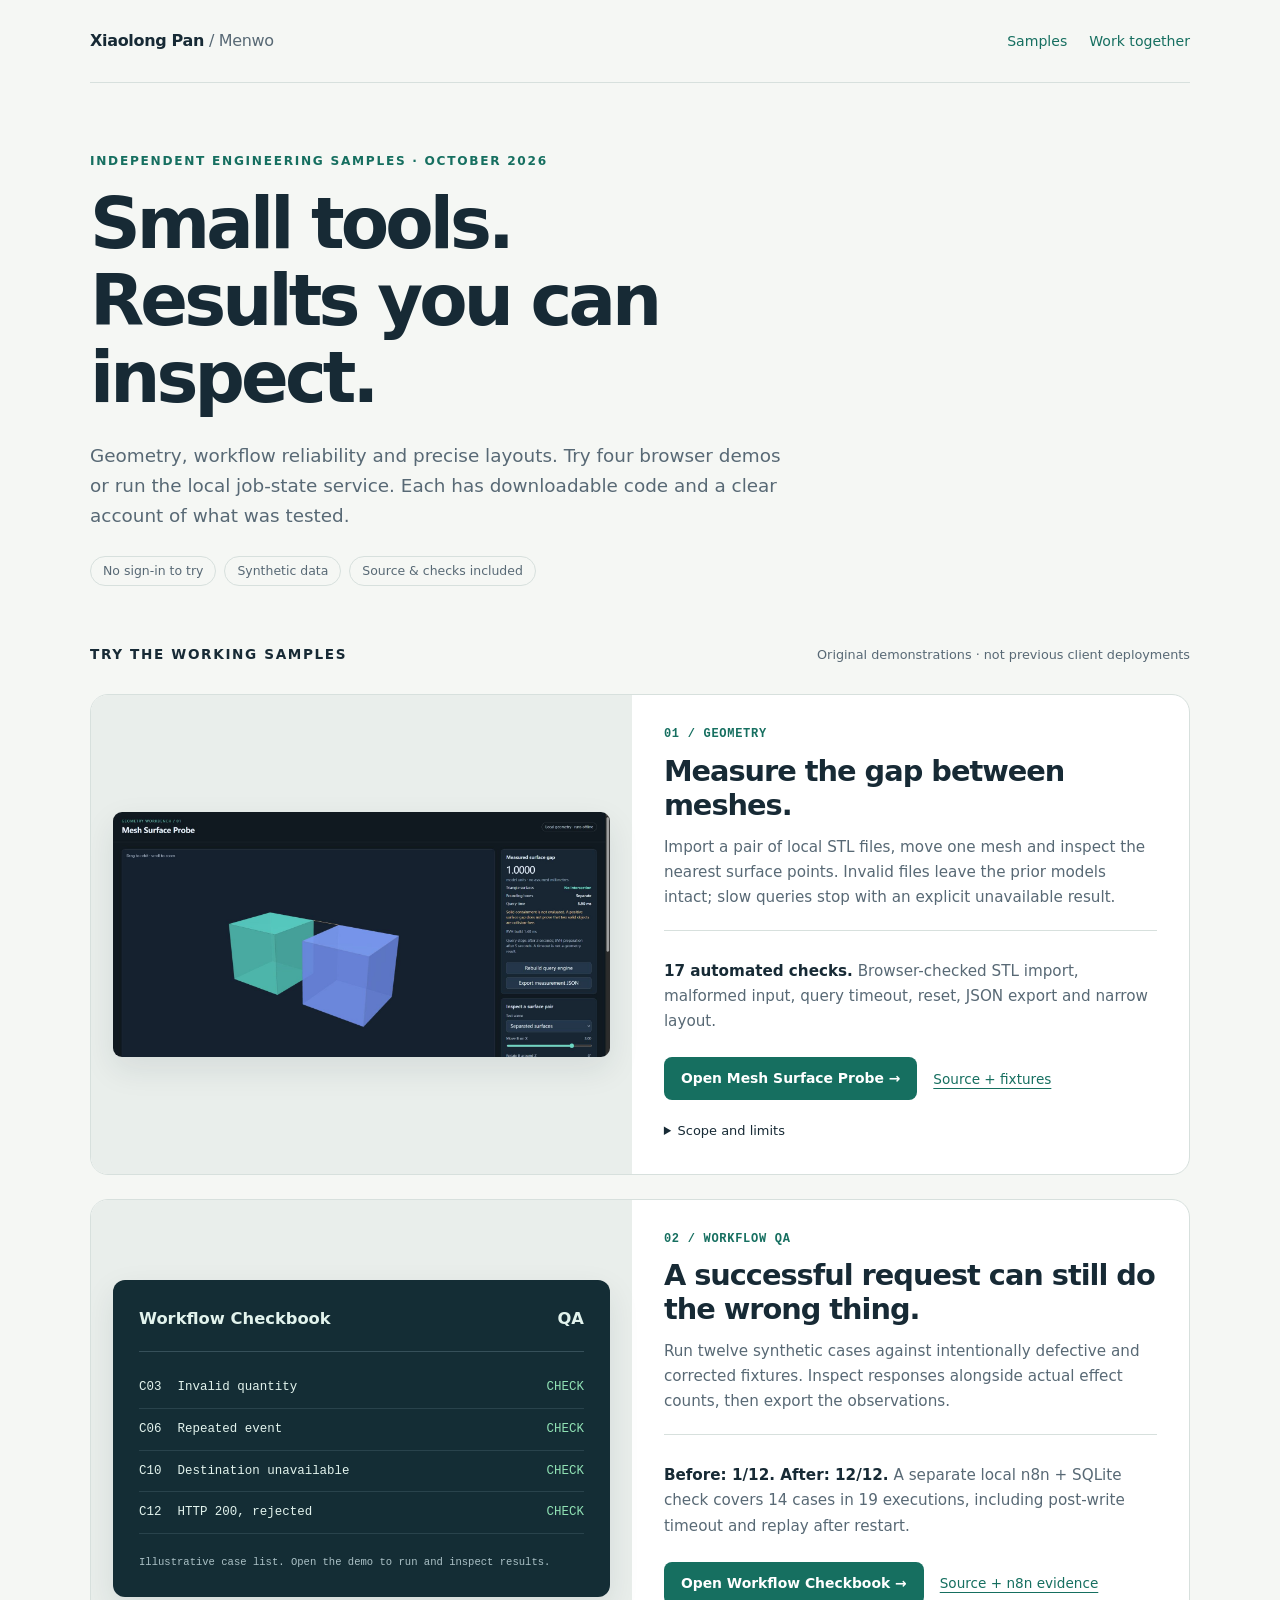
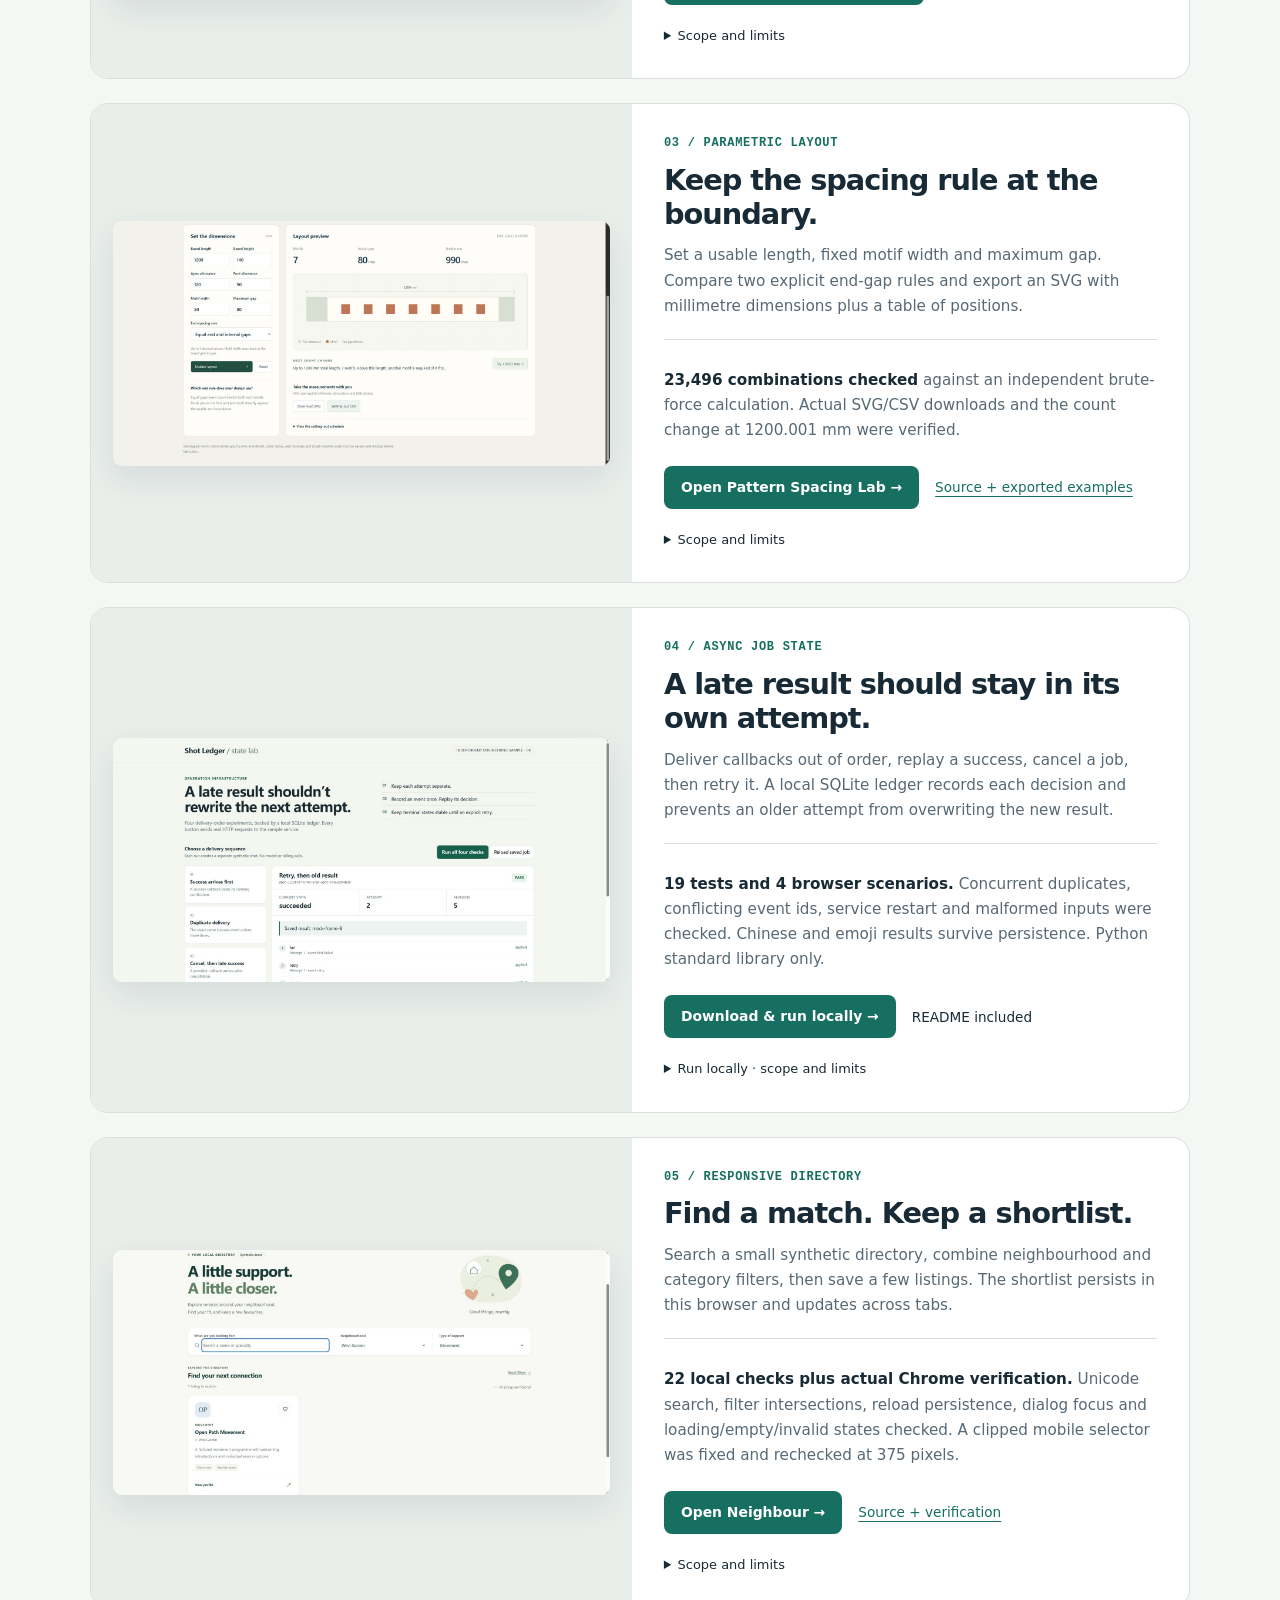
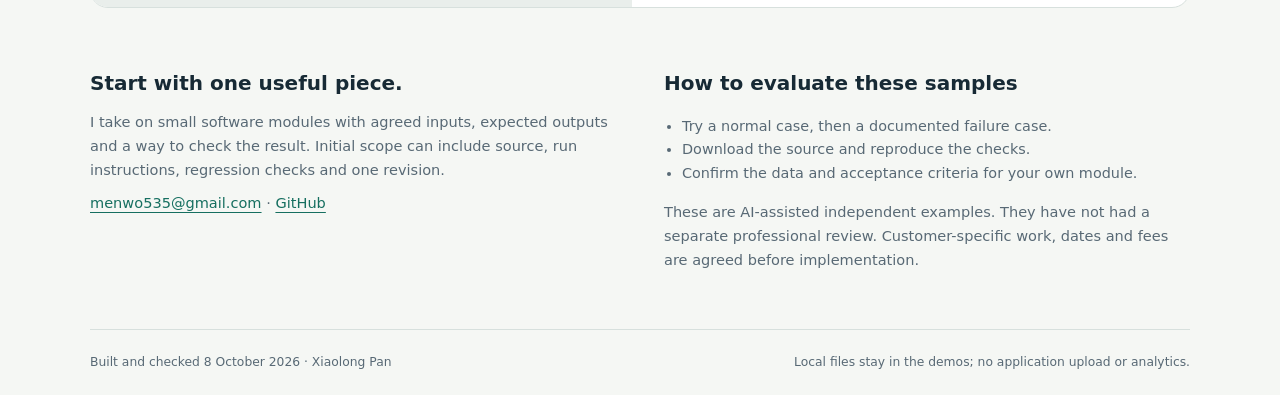
==== commit 0becd8b1: "Add verified responsive directory sample and source Independent synthetic directory: Unicode search," ====
--- a/engineering.html
+++ b/engineering.html
@@ -1,27 +1,28 @@
-<!doctype html>
-<html lang="en" translate="no">
-<head>
-<meta charset="utf-8"><meta name="viewport" content="width=device-width,initial-scale=1">
-<meta name="google" content="notranslate">
-<meta name="description" content="Working geometry, workflow QA and parametric-layout samples by Xiaolong Pan. Try the demos and inspect reproducible source.">
-<title>Engineering samples · Xiaolong Pan</title>
-<style>
-:root{color-scheme:light;--ink:#172a35;--muted:#586975;--line:#d7e0dd;--paper:#f5f7f4;--accent:#166f60}*{box-sizing:border-box}body{margin:0;background:var(--paper);color:var(--ink);font:16px/1.65 system-ui,-apple-system,Segoe UI,sans-serif}a{color:var(--accent);text-underline-offset:4px}a:hover{text-decoration-thickness:2px}a:focus-visible,summary:focus-visible{outline:3px solid #db7a33;outline-offset:5px}.wrap{width:min(1100px,calc(100% - 48px));margin:auto}header{display:flex;align-items:center;justify-content:space-between;gap:20px;padding:28px 0;border-bottom:1px solid var(--line)}header .name{font-weight:750;letter-spacing:-.02em}nav{display:flex;gap:22px}nav a{text-decoration:none;font-size:.88rem}.eyebrow{font-size:.76rem;letter-spacing:.14em;text-transform:uppercase;color:var(--accent);font-weight:750}.hero{padding:68px 0 45px;max-width:820px}h1{font-size:clamp(2.5rem,5.7vw,4.4rem);line-height:1.09;letter-spacing:-.055em;margin:15px 0 24px;font-weight:750}.intro{max-width:700px;font-size:1.15rem;color:var(--muted)}.chips{display:flex;gap:8px;flex-wrap:wrap;margin-top:24px}.chip{border:1px solid var(--line);border-radius:30px;padding:4px 12px;font-size:.78rem;color:var(--muted)}section{scroll-margin-top:20px}.section-title{display:flex;justify-content:space-between;gap:20px;align-items:baseline;margin:0 0 18px}.section-title h2{font-size:.85rem;text-transform:uppercase;letter-spacing:.12em}.section-title span{color:var(--muted);font-size:.8rem}.card{display:grid;grid-template-columns:1fr 1.03fr;margin-bottom:24px;overflow:hidden;border:1px solid var(--line);border-radius:18px;background:#fff}.visual{background:#e9eeeb;display:flex;align-items:center;justify-content:center;min-width:0;padding:22px}.visual img{display:block;width:100%;height:auto;border-radius:9px;box-shadow:0 12px 32px #172a3518}.content{padding:32px;min-width:0}.number{color:var(--accent);font:700 .75rem/1.3 ui-monospace,monospace;letter-spacing:.06em}h3{font-size:1.8rem;letter-spacing:-.035em;line-height:1.18;margin:12px 0}.content p{margin:12px 0;color:var(--muted);font-size:.95rem}.proof{border-top:1px solid var(--line);margin-top:20px;padding-top:16px}.proof strong{color:var(--ink);font-weight:700}.actions{display:flex;gap:16px;align-items:center;flex-wrap:wrap;margin-top:23px}.primary{background:var(--accent);color:white;text-decoration:none;padding:10px 17px;border-radius:8px;font-size:.87rem;font-weight:650}.secondary{font-size:.85rem}details{font-size:.81rem;color:var(--muted);margin-top:20px}summary{cursor:pointer;color:var(--ink)}details p{font-size:.82rem!important}.qa-view{width:100%;background:#142d35;border-radius:12px;color:#e2f3ed;padding:26px;font-family:ui-monospace,monospace;font-size:.78rem;box-shadow:0 12px 32px #172a3518}.qa-view .bar{display:flex;justify-content:space-between;border-bottom:1px solid #36505a;padding-bottom:18px;margin-bottom:15px;font-family:system-ui;font-size:1.02rem;font-weight:650}.qa-view .row{display:flex;gap:16px;padding:10px 0;border-bottom:1px solid #29434c}.qa-view .pass{color:#90e1b4;margin-left:auto}.qa-view small{display:block;color:#abc1c6;padding-top:20px;font-size:.66rem}.footer-grid{display:grid;grid-template-columns:1fr 1fr;gap:48px;padding:35px 0 48px}.footer-grid h2{font-size:1.25rem;margin:0 0 10px}.footer-grid p{font-size:.91rem;color:var(--muted);margin:9px 0}.footer-grid ul{padding-left:18px;font-size:.9rem;color:var(--muted)}footer{padding:22px 0;border-top:1px solid var(--line);font-size:.77rem;color:var(--muted);display:flex;justify-content:space-between;gap:20px}code{font-family:ui-monospace,monospace;font-size:.86em}@media(max-width:760px){.wrap{width:calc(100% - 30px)}header{align-items:flex-start;padding:22px 0}nav{gap:14px}.hero{padding:42px 0 25px}.intro{font-size:1rem}.card{grid-template-columns:1fr}.visual{padding:16px}.content{padding:24px}.footer-grid{grid-template-columns:1fr;gap:24px}.section-title{display:block}.section-title span{display:block;margin-top:-12px;margin-bottom:18px}footer{display:block}.qa-view{padding:20px;font-size:.67rem}.qa-view .row{gap:8px}.qa-view .bar{font-size:.9rem}h3{font-size:1.6rem}nav a{font-size:.8rem}}
-</style>
-</head>
-<body>
-<div class="wrap">
-<header><div class="name">Xiaolong Pan<span style="font-weight:400;color:var(--muted)"> / Menwo</span></div><nav aria-label="Main"><a href="#samples">Samples</a><a href="#work">Work together</a></nav></header>
-<main>
-<section class="hero"><div class="eyebrow">Independent engineering samples · October 2026</div><h1>Small tools.<br>Results you can inspect.</h1><p class="intro">Geometry, workflow reliability and precise layouts. Try three browser demos or run the local job-state service. Each has downloadable code and a clear account of what was tested.</p><div class="chips"><span class="chip">No sign-in to try</span><span class="chip">Synthetic data</span><span class="chip">Source & checks included</span></div></section>
-<section id="samples" aria-labelledby="sample-title"><div class="section-title"><h2 id="sample-title">Try the working samples</h2><span>Original demonstrations · not previous client deployments</span></div>
-<article class="card"><div class="visual"><img src="mesh-preview.jpg" width="1707" height="937" alt="Mesh Surface Probe browser view showing two test meshes and surface measurement controls"></div><div class="content"><div class="number">01 / GEOMETRY</div><h3>Measure the gap between meshes.</h3><p>Import a pair of local STL files, move one mesh and inspect the nearest surface points. Invalid files leave the prior models intact; slow queries stop with an explicit unavailable result.</p><div class="proof"><p><strong>17 automated checks.</strong> Browser-checked STL import, malformed input, query timeout, reset, JSON export and narrow layout.</p></div><div class="actions"><a class="primary" href="mesh-surface-probe.html">Open Mesh Surface Probe →</a><a class="secondary" href="mesh-surface-probe-source.zip" download>Source + fixtures</a></div><details><summary>Scope and limits</summary><p>Rigid transforms; generated boxes and spheres only. Surface intersection does not detect solid containment. No registration, clinical or manufacturing validation. 6 MiB and 20,000 triangles per file are resource limits, not performance guarantees. Queries use Three.js and three-mesh-bvh; <a href="THIRD-PARTY-LICENSES.txt">third-party notices</a>.</p></details></div></article>
-<article class="card"><div class="visual"><div class="qa-view" aria-label="Illustrative overview of the workflow checks; open the demo to run actual results"><div class="bar"><span>Workflow Checkbook</span><span>QA</span></div><div class="row"><span>C03</span><span>Invalid quantity</span><span class="pass">CHECK</span></div><div class="row"><span>C06</span><span>Repeated event</span><span class="pass">CHECK</span></div><div class="row"><span>C10</span><span>Destination unavailable</span><span class="pass">CHECK</span></div><div class="row"><span>C12</span><span>HTTP 200, rejected</span><span class="pass">CHECK</span></div><small>Illustrative case list. Open the demo to run and inspect results.</small></div></div><div class="content"><div class="number">02 / WORKFLOW QA</div><h3>A successful request can still do the wrong thing.</h3><p>Run twelve synthetic cases against intentionally defective and corrected fixtures. Inspect responses alongside actual effect counts, then export the observations.</p><div class="proof"><p><strong>Before: 1/12. After: 12/12.</strong> A separate local n8n + SQLite check covers 14 cases in 19 executions, including post-write timeout and replay after restart.</p></div><div class="actions"><a class="primary" href="workflow-checkbook.html">Open Workflow Checkbook →</a><a class="secondary" href="workflow-checkbook-source.zip" download>Source + n8n evidence</a></div><details><summary>Scope and limits</summary><p>The browser runs an in-memory JavaScript fixture, not n8n or a customer service. The downloadable n8n evidence is a separate loopback test. It does not establish production readiness or exactly-once effects in outside services. No voice/LLM evaluation.</p></details></div></article>
-<article class="card"><div class="visual"><img src="spacing-preview.jpg" width="1707" height="937" loading="lazy" alt="Pattern Spacing Lab browser view with end allowances, maximum gap and repeat-pattern preview"></div><div class="content"><div class="number">03 / PARAMETRIC LAYOUT</div><h3>Keep the spacing rule at the boundary.</h3><p>Set a usable length, fixed motif width and maximum gap. Compare two explicit end-gap rules and export an SVG with millimetre dimensions plus a table of positions.</p><div class="proof"><p><strong>23,496 combinations checked</strong> against an independent brute-force calculation. Actual SVG/CSV downloads and the count change at 1200.001 mm were verified.</p></div><div class="actions"><a class="primary" href="spacing-lab.html">Open Pattern Spacing Lab →</a><a class="secondary" href="spacing-lab-source.zip" download>Source + exported examples</a></div><details><summary>Scope and limits</summary><p>Rectangular synthetic motifs only. Exact integer micrometres determine the count; exported positions are rounded to six decimal millimetres. No DXF, decorative library, physical cutting or customer-equipment validation.</p></details></div></article>
-<article class="card"><div class="visual"><img src="shot-ledger-preview.jpg" width="1707" height="937" loading="lazy" alt="Shot Ledger local HTTP demo showing a successful second attempt and a rejected stale result"></div><div class="content"><div class="number">04 / ASYNC JOB STATE</div><h3>A late result should stay in its own attempt.</h3><p>Deliver callbacks out of order, replay a success, cancel a job, then retry it. A local SQLite ledger records each decision and prevents an older attempt from overwriting the new result.</p><div class="proof"><p><strong>19 tests and 4 browser scenarios.</strong> Concurrent duplicates, conflicting event ids, service restart and malformed inputs were checked. Chinese and emoji results survive persistence. Python standard library only.</p></div><div class="actions"><a class="primary" href="shot-ledger-source.zip" download>Download & run locally →</a><span class="secondary">README included</span></div><details><summary>Run locally · scope and limits</summary><p>Requires Python 3.10+. Extract the archive, open the shot-ledger folder, run <code>python -m unittest -v</code>, then <code>python server.py</code>. Open <code>http://127.0.0.1:8846/</code> and choose Run all four checks. Stop with Ctrl+C. Full instructions are in README.md.</p><p>This sample needs its local Python service; the image is a captured demonstration, not a hosted backend. No model, media, provider or billing calls. A cancelled ledger entry does not cancel a provider operation. No production queue or distributed exactly-once claim.</p></details></div></article>
-</section>
-<section class="footer-grid" id="work"><div><h2>Start with one useful piece.</h2><p>I take on small software modules with agreed inputs, expected outputs and a way to check the result. Initial scope can include source, run instructions, regression checks and one revision.</p><p><a href="mailto:menwo535@gmail.com">menwo535@gmail.com</a> · <a href="https://github.com/menwo535-jpg">GitHub</a></p></div><div><h2>How to evaluate these samples</h2><ul><li>Try a normal case, then a documented failure case.</li><li>Download the source and reproduce the checks.</li><li>Confirm the data and acceptance criteria for your own module.</li></ul><p>These are AI-assisted independent examples. They have not had a separate professional review. Customer-specific work, dates and fees are agreed before implementation.</p></div></section>
-</main><footer><span>Built and checked 8 October 2026 · Xiaolong Pan</span><span>Local files stay in the demos; no application upload or analytics.</span></footer>
-</div>
-</body></html>
+<!doctype html>
+<html lang="en" translate="no">
+<head>
+<meta charset="utf-8"><meta name="viewport" content="width=device-width,initial-scale=1">
+<meta name="google" content="notranslate">
+<meta name="description" content="Working geometry, workflow QA and parametric-layout samples by Xiaolong Pan. Try the demos and inspect reproducible source.">
+<title>Engineering samples · Xiaolong Pan</title>
+<style>
+:root{color-scheme:light;--ink:#172a35;--muted:#586975;--line:#d7e0dd;--paper:#f5f7f4;--accent:#166f60}*{box-sizing:border-box}body{margin:0;background:var(--paper);color:var(--ink);font:16px/1.65 system-ui,-apple-system,Segoe UI,sans-serif}a{color:var(--accent);text-underline-offset:4px}a:hover{text-decoration-thickness:2px}a:focus-visible,summary:focus-visible{outline:3px solid #db7a33;outline-offset:5px}.wrap{width:min(1100px,calc(100% - 48px));margin:auto}header{display:flex;align-items:center;justify-content:space-between;gap:20px;padding:28px 0;border-bottom:1px solid var(--line)}header .name{font-weight:750;letter-spacing:-.02em}nav{display:flex;gap:22px}nav a{text-decoration:none;font-size:.88rem}.eyebrow{font-size:.76rem;letter-spacing:.14em;text-transform:uppercase;color:var(--accent);font-weight:750}.hero{padding:68px 0 45px;max-width:820px}h1{font-size:clamp(2.5rem,5.7vw,4.4rem);line-height:1.09;letter-spacing:-.055em;margin:15px 0 24px;font-weight:750}.intro{max-width:700px;font-size:1.15rem;color:var(--muted)}.chips{display:flex;gap:8px;flex-wrap:wrap;margin-top:24px}.chip{border:1px solid var(--line);border-radius:30px;padding:4px 12px;font-size:.78rem;color:var(--muted)}section{scroll-margin-top:20px}.section-title{display:flex;justify-content:space-between;gap:20px;align-items:baseline;margin:0 0 18px}.section-title h2{font-size:.85rem;text-transform:uppercase;letter-spacing:.12em}.section-title span{color:var(--muted);font-size:.8rem}.card{display:grid;grid-template-columns:1fr 1.03fr;margin-bottom:24px;overflow:hidden;border:1px solid var(--line);border-radius:18px;background:#fff}.visual{background:#e9eeeb;display:flex;align-items:center;justify-content:center;min-width:0;padding:22px}.visual img{display:block;width:100%;height:auto;border-radius:9px;box-shadow:0 12px 32px #172a3518}.content{padding:32px;min-width:0}.number{color:var(--accent);font:700 .75rem/1.3 ui-monospace,monospace;letter-spacing:.06em}h3{font-size:1.8rem;letter-spacing:-.035em;line-height:1.18;margin:12px 0}.content p{margin:12px 0;color:var(--muted);font-size:.95rem}.proof{border-top:1px solid var(--line);margin-top:20px;padding-top:16px}.proof strong{color:var(--ink);font-weight:700}.actions{display:flex;gap:16px;align-items:center;flex-wrap:wrap;margin-top:23px}.primary{background:var(--accent);color:white;text-decoration:none;padding:10px 17px;border-radius:8px;font-size:.87rem;font-weight:650}.secondary{font-size:.85rem}details{font-size:.81rem;color:var(--muted);margin-top:20px}summary{cursor:pointer;color:var(--ink)}details p{font-size:.82rem!important}.qa-view{width:100%;background:#142d35;border-radius:12px;color:#e2f3ed;padding:26px;font-family:ui-monospace,monospace;font-size:.78rem;box-shadow:0 12px 32px #172a3518}.qa-view .bar{display:flex;justify-content:space-between;border-bottom:1px solid #36505a;padding-bottom:18px;margin-bottom:15px;font-family:system-ui;font-size:1.02rem;font-weight:650}.qa-view .row{display:flex;gap:16px;padding:10px 0;border-bottom:1px solid #29434c}.qa-view .pass{color:#90e1b4;margin-left:auto}.qa-view small{display:block;color:#abc1c6;padding-top:20px;font-size:.66rem}.footer-grid{display:grid;grid-template-columns:1fr 1fr;gap:48px;padding:35px 0 48px}.footer-grid h2{font-size:1.25rem;margin:0 0 10px}.footer-grid p{font-size:.91rem;color:var(--muted);margin:9px 0}.footer-grid ul{padding-left:18px;font-size:.9rem;color:var(--muted)}footer{padding:22px 0;border-top:1px solid var(--line);font-size:.77rem;color:var(--muted);display:flex;justify-content:space-between;gap:20px}code{font-family:ui-monospace,monospace;font-size:.86em}@media(max-width:760px){.wrap{width:calc(100% - 30px)}header{align-items:flex-start;padding:22px 0}nav{gap:14px}.hero{padding:42px 0 25px}.intro{font-size:1rem}.card{grid-template-columns:1fr}.visual{padding:16px}.content{padding:24px}.footer-grid{grid-template-columns:1fr;gap:24px}.section-title{display:block}.section-title span{display:block;margin-top:-12px;margin-bottom:18px}footer{display:block}.qa-view{padding:20px;font-size:.67rem}.qa-view .row{gap:8px}.qa-view .bar{font-size:.9rem}h3{font-size:1.6rem}nav a{font-size:.8rem}}
+</style>
+</head>
+<body>
+<div class="wrap">
+<header><div class="name">Xiaolong Pan<span style="font-weight:400;color:var(--muted)"> / Menwo</span></div><nav aria-label="Main"><a href="#samples">Samples</a><a href="#work">Work together</a></nav></header>
+<main>
+<section class="hero"><div class="eyebrow">Independent engineering samples · October 2026</div><h1>Small tools.<br>Results you can inspect.</h1><p class="intro">Geometry, workflow reliability and precise layouts. Try four browser demos or run the local job-state service. Each has downloadable code and a clear account of what was tested.</p><div class="chips"><span class="chip">No sign-in to try</span><span class="chip">Synthetic data</span><span class="chip">Source & checks included</span></div></section>
+<section id="samples" aria-labelledby="sample-title"><div class="section-title"><h2 id="sample-title">Try the working samples</h2><span>Original demonstrations · not previous client deployments</span></div>
+<article class="card"><div class="visual"><img src="mesh-preview.jpg" width="1707" height="937" alt="Mesh Surface Probe browser view showing two test meshes and surface measurement controls"></div><div class="content"><div class="number">01 / GEOMETRY</div><h3>Measure the gap between meshes.</h3><p>Import a pair of local STL files, move one mesh and inspect the nearest surface points. Invalid files leave the prior models intact; slow queries stop with an explicit unavailable result.</p><div class="proof"><p><strong>17 automated checks.</strong> Browser-checked STL import, malformed input, query timeout, reset, JSON export and narrow layout.</p></div><div class="actions"><a class="primary" href="mesh-surface-probe.html">Open Mesh Surface Probe →</a><a class="secondary" href="mesh-surface-probe-source.zip" download>Source + fixtures</a></div><details><summary>Scope and limits</summary><p>Rigid transforms; generated boxes and spheres only. Surface intersection does not detect solid containment. No registration, clinical or manufacturing validation. 6 MiB and 20,000 triangles per file are resource limits, not performance guarantees. Queries use Three.js and three-mesh-bvh; <a href="THIRD-PARTY-LICENSES.txt">third-party notices</a>.</p></details></div></article>
+<article class="card"><div class="visual"><div class="qa-view" aria-label="Illustrative overview of the workflow checks; open the demo to run actual results"><div class="bar"><span>Workflow Checkbook</span><span>QA</span></div><div class="row"><span>C03</span><span>Invalid quantity</span><span class="pass">CHECK</span></div><div class="row"><span>C06</span><span>Repeated event</span><span class="pass">CHECK</span></div><div class="row"><span>C10</span><span>Destination unavailable</span><span class="pass">CHECK</span></div><div class="row"><span>C12</span><span>HTTP 200, rejected</span><span class="pass">CHECK</span></div><small>Illustrative case list. Open the demo to run and inspect results.</small></div></div><div class="content"><div class="number">02 / WORKFLOW QA</div><h3>A successful request can still do the wrong thing.</h3><p>Run twelve synthetic cases against intentionally defective and corrected fixtures. Inspect responses alongside actual effect counts, then export the observations.</p><div class="proof"><p><strong>Before: 1/12. After: 12/12.</strong> A separate local n8n + SQLite check covers 14 cases in 19 executions, including post-write timeout and replay after restart.</p></div><div class="actions"><a class="primary" href="workflow-checkbook.html">Open Workflow Checkbook →</a><a class="secondary" href="workflow-checkbook-source.zip" download>Source + n8n evidence</a></div><details><summary>Scope and limits</summary><p>The browser runs an in-memory JavaScript fixture, not n8n or a customer service. The downloadable n8n evidence is a separate loopback test. It does not establish production readiness or exactly-once effects in outside services. No voice/LLM evaluation.</p></details></div></article>
+<article class="card"><div class="visual"><img src="spacing-preview.jpg" width="1707" height="937" loading="lazy" alt="Pattern Spacing Lab browser view with end allowances, maximum gap and repeat-pattern preview"></div><div class="content"><div class="number">03 / PARAMETRIC LAYOUT</div><h3>Keep the spacing rule at the boundary.</h3><p>Set a usable length, fixed motif width and maximum gap. Compare two explicit end-gap rules and export an SVG with millimetre dimensions plus a table of positions.</p><div class="proof"><p><strong>23,496 combinations checked</strong> against an independent brute-force calculation. Actual SVG/CSV downloads and the count change at 1200.001 mm were verified.</p></div><div class="actions"><a class="primary" href="spacing-lab.html">Open Pattern Spacing Lab →</a><a class="secondary" href="spacing-lab-source.zip" download>Source + exported examples</a></div><details><summary>Scope and limits</summary><p>Rectangular synthetic motifs only. Exact integer micrometres determine the count; exported positions are rounded to six decimal millimetres. No DXF, decorative library, physical cutting or customer-equipment validation.</p></details></div></article>
+<article class="card"><div class="visual"><img src="shot-ledger-preview.jpg" width="1707" height="937" loading="lazy" alt="Shot Ledger local HTTP demo showing a successful second attempt and a rejected stale result"></div><div class="content"><div class="number">04 / ASYNC JOB STATE</div><h3>A late result should stay in its own attempt.</h3><p>Deliver callbacks out of order, replay a success, cancel a job, then retry it. A local SQLite ledger records each decision and prevents an older attempt from overwriting the new result.</p><div class="proof"><p><strong>19 tests and 4 browser scenarios.</strong> Concurrent duplicates, conflicting event ids, service restart and malformed inputs were checked. Chinese and emoji results survive persistence. Python standard library only.</p></div><div class="actions"><a class="primary" href="shot-ledger-source.zip" download>Download & run locally →</a><span class="secondary">README included</span></div><details><summary>Run locally · scope and limits</summary><p>Requires Python 3.10+. Extract the archive, open the shot-ledger folder, run <code>python -m unittest -v</code>, then <code>python server.py</code>. Open <code>http://127.0.0.1:8846/</code> and choose Run all four checks. Stop with Ctrl+C. Full instructions are in README.md.</p><p>This sample needs its local Python service; the image is a captured demonstration, not a hosted backend. No model, media, provider or billing calls. A cancelled ledger entry does not cancel a provider operation. No production queue or distributed exactly-once claim.</p></details></div></article>
+<article class="card"><div class="visual"><img src="directory-preview.jpg" width="1707" height="937" loading="lazy" alt="Neighbour synthetic directory with search, filters and saved listings"></div><div class="content"><div class="number">05 / RESPONSIVE DIRECTORY</div><h3>Find a match. Keep a shortlist.</h3><p>Search a small synthetic directory, combine neighbourhood and category filters, then save a few listings. The shortlist persists in this browser and updates across tabs.</p><div class="proof"><p><strong>22 local checks plus actual Chrome verification.</strong> Unicode search, filter intersections, reload persistence, dialog focus and loading/empty/invalid states checked. A clipped mobile selector was fixed and rechecked at 375 pixels.</p></div><div class="actions"><a class="primary" href="directory-demo.html">Open Neighbour →</a><a class="secondary" href="directory-source.zip" download>Source + verification</a></div><details><summary>Scope and limits</summary><p>Eight invented providers; no real medical data or service recommendation. Browser localStorage only, with no accounts, backend, bookings or analytics. No PWA installation or offline-cache claim. Local tests include a lightweight DOM harness; actual Chrome observations and unchecked cases are documented separately.</p></details></div></article>
+</section>
+<section class="footer-grid" id="work"><div><h2>Start with one useful piece.</h2><p>I take on small software modules with agreed inputs, expected outputs and a way to check the result. Initial scope can include source, run instructions, regression checks and one revision.</p><p><a href="mailto:menwo535@gmail.com">menwo535@gmail.com</a> · <a href="https://github.com/menwo535-jpg">GitHub</a></p></div><div><h2>How to evaluate these samples</h2><ul><li>Try a normal case, then a documented failure case.</li><li>Download the source and reproduce the checks.</li><li>Confirm the data and acceptance criteria for your own module.</li></ul><p>These are AI-assisted independent examples. They have not had a separate professional review. Customer-specific work, dates and fees are agreed before implementation.</p></div></section>
+</main><footer><span>Built and checked 8 October 2026 · Xiaolong Pan</span><span>Local files stay in the demos; no application upload or analytics.</span></footer>
+</div>
+</body></html>
 
